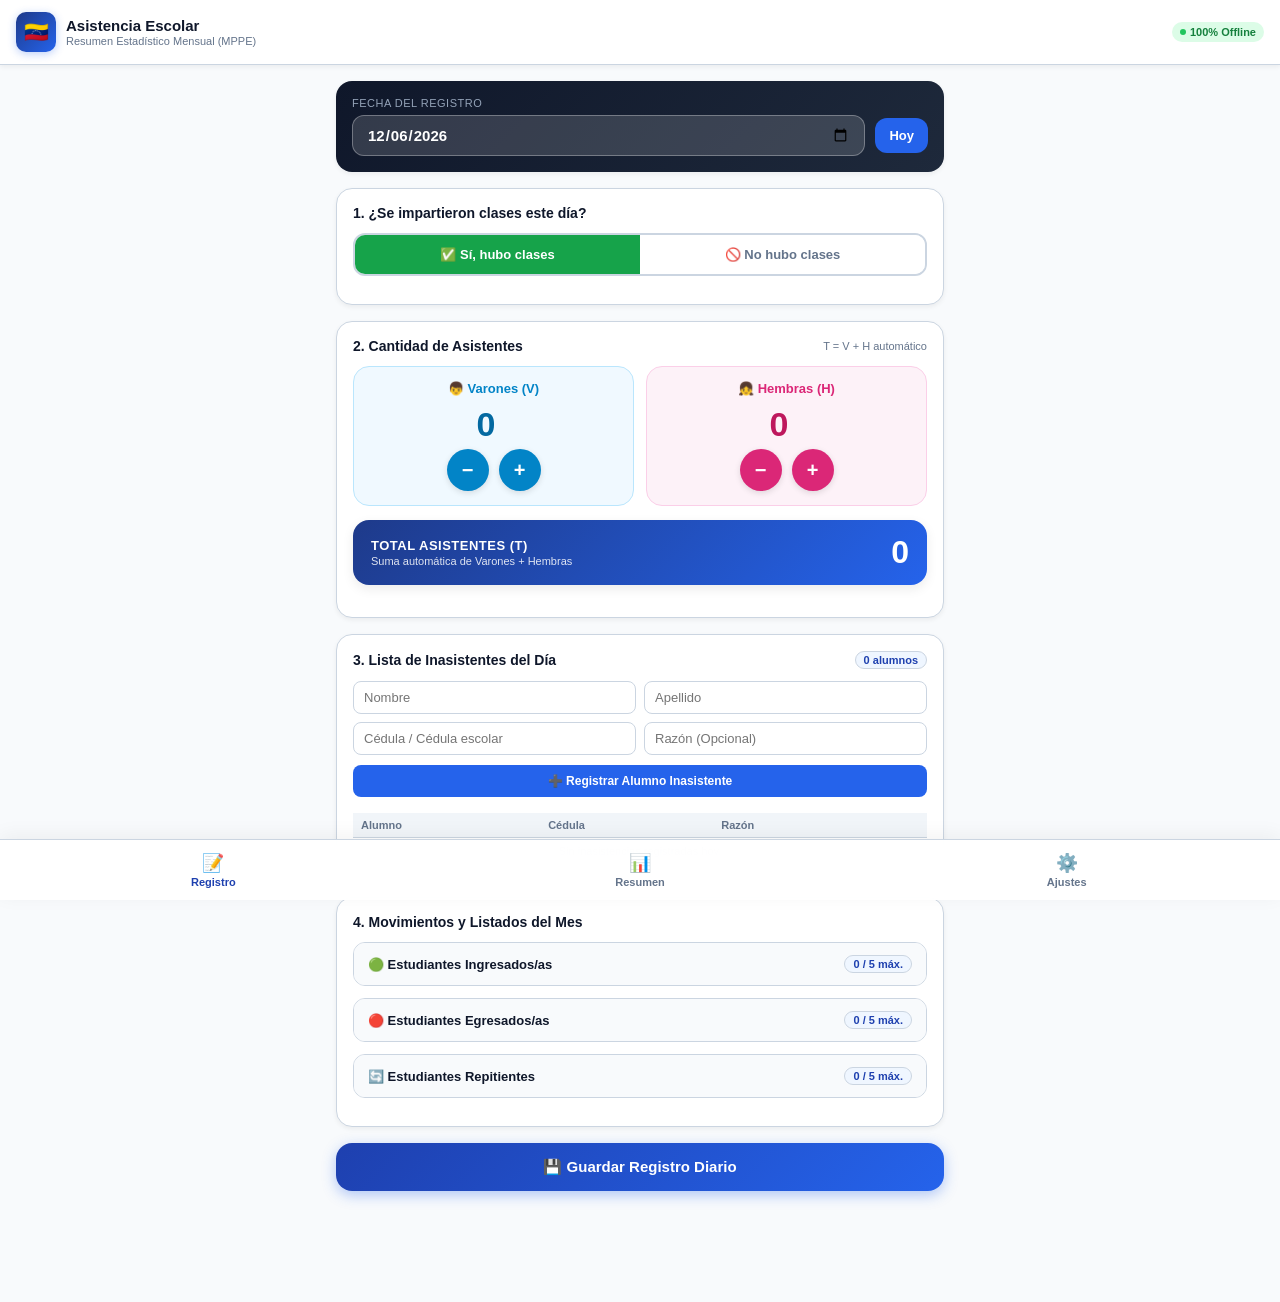
==== index.html @ 457284bc "feat: Version inicial Asistencia Escolar MPPE Venezuela (100% Offline)" ====
<!DOCTYPE html>
<html lang="es">
<head>
  <meta charset="UTF-8">
  <meta name="viewport" content="width=device-width, initial-scale=1.0, maximum-scale=1.0, user-scalable=no">
  <meta name="theme-color" content="#1e3a8a">
  <meta name="description" content="Registro diario de asistencia escolar y resumen estadístico mensual según formato oficial MPPE. 100% offline.">
  <title>Asistencia Escolar - MPPE Venezuela</title>

  <style>
    /* 
      Asistencia Escolar Mobile App Styling
      Estilo moderno, responsivo, soporte de modo oscuro, adaptado al formato venezolano MPPE
    */
    :root {
      --primary: #1e40af;
      --primary-hover: #1d4ed8;
      --primary-light: #eff6ff;
      --boys-color: #0284c7;
      --boys-bg: #f0f9ff;
      --girls-color: #db2777;
      --girls-bg: #fdf2f8;
      --noclass-color: #dc2626;
      --noclass-bg: #fef2f2;
      --success: #16a34a;
      --warning: #d97706;
      --surface: #ffffff;
      --background: #f8fafc;
      --text-main: #0f172a;
      --text-muted: #64748b;
      --border: #cbd5e1;
      --radius-lg: 16px;
      --radius-md: 12px;
      --radius-sm: 8px;
      --shadow-sm: 0 2px 5px rgba(0,0,0,0.06);
      --shadow-md: 0 4px 12px rgba(0,0,0,0.08);
      --shadow-lg: 0 10px 25px -5px rgba(30,64,175,0.15);
    }

    body.dark-mode {
      --background: #0f172a;
      --surface: #1e293b;
      --text-main: #f8fafc;
      --text-muted: #94a3b8;
      --border: #334155;
      --primary-light: #1e293b;
      --boys-bg: #0c4a6e;
      --girls-bg: #831843;
      --noclass-bg: #450a0a;
    }

    * {
      box-sizing: border-box;
      margin: 0;
      padding: 0;
      -webkit-tap-highlight-color: transparent;
      font-family: -apple-system, BlinkMacSystemFont, "Segoe UI", Roboto, Helvetica, Arial, sans-serif;
    }

    body {
      background-color: var(--background);
      color: var(--text-main);
      min-height: 100vh;
      padding-bottom: 95px;
      transition: background-color 0.2s ease, color 0.2s ease;
    }

    /* HEADER */
    .app-header {
      position: sticky;
      top: 0;
      z-index: 40;
      background: rgba(255, 255, 255, 0.96);
      backdrop-filter: blur(12px);
      -webkit-backdrop-filter: blur(12px);
      border-bottom: 1px solid var(--border);
      padding: 12px 16px;
      display: flex;
      align-items: center;
      justify-content: space-between;
      box-shadow: var(--shadow-sm);
    }

    body.dark-mode .app-header {
      background: rgba(30, 41, 59, 0.96);
    }

    .brand {
      display: flex;
      align-items: center;
      gap: 10px;
    }

    .brand-icon {
      width: 40px;
      height: 40px;
      background: linear-gradient(135deg, #1e3a8a, #2563eb);
      color: white;
      border-radius: 10px;
      display: flex;
      align-items: center;
      justify-content: center;
      font-size: 20px;
      box-shadow: 0 2px 8px rgba(37,99,235,0.3);
    }

    .brand-text h1 {
      font-size: 15px;
      font-weight: 700;
      color: var(--text-main);
      line-height: 1.2;
    }

    .brand-text p {
      font-size: 11px;
      color: var(--text-muted);
    }

    .offline-badge {
      background: #dcfce7;
      color: #15803d;
      font-size: 11px;
      font-weight: 600;
      padding: 4px 8px;
      border-radius: 20px;
      display: flex;
      align-items: center;
      gap: 4px;
    }

    body.dark-mode .offline-badge {
      background: #14532d;
      color: #86efac;
    }

    .offline-badge::before {
      content: '';
      width: 6px;
      height: 6px;
      background-color: #22c55e;
      border-radius: 50%;
    }

    .container {
      max-width: 640px;
      margin: 0 auto;
      padding: 16px;
    }

    .tab-content {
      display: none;
    }

    .tab-content.active {
      display: block;
      animation: fadeIn 0.25s ease-in-out;
    }

    @keyframes fadeIn {
      from { opacity: 0; transform: translateY(6px); }
      to { opacity: 1; transform: translateY(0); }
    }

    .card {
      background: var(--surface);
      border-radius: var(--radius-lg);
      border: 1px solid var(--border);
      padding: 16px;
      margin-bottom: 16px;
      box-shadow: var(--shadow-sm);
    }

    .card-title {
      font-size: 14px;
      font-weight: 700;
      color: var(--text-main);
      display: flex;
      align-items: center;
      justify-content: space-between;
      margin-bottom: 12px;
    }

    .badge-counter {
      background: var(--primary-light);
      color: var(--primary);
      padding: 2px 8px;
      border-radius: 12px;
      font-size: 11px;
      font-weight: 700;
      border: 1px solid var(--border);
    }

    /* DATE SELECTOR */
    .date-selector-card {
      background: linear-gradient(135deg, #0f172a, #1e293b);
      color: white;
      border: none;
    }

    .date-selector-card label {
      font-size: 11px;
      color: #94a3b8;
      text-transform: uppercase;
      letter-spacing: 0.5px;
      display: block;
      margin-bottom: 6px;
    }

    .date-input-wrapper {
      display: flex;
      gap: 10px;
      align-items: center;
    }

    .date-input-wrapper input[type="date"] {
      flex: 1;
      background: rgba(255, 255, 255, 0.15);
      border: 1px solid rgba(255, 255, 255, 0.3);
      color: white;
      padding: 10px 14px;
      border-radius: var(--radius-md);
      font-size: 15px;
      font-weight: 600;
      outline: none;
    }

    .btn-today {
      background: #2563eb;
      color: white;
      border: none;
      padding: 10px 14px;
      border-radius: var(--radius-md);
      font-weight: 600;
      font-size: 13px;
      cursor: pointer;
      white-space: nowrap;
    }

    /* CLASES SÍ / NO SELECTOR */
    .class-status-selector {
      border: 2px solid var(--border);
      border-radius: var(--radius-md);
      overflow: hidden;
      display: grid;
      grid-template-columns: 1fr 1fr;
      margin-bottom: 12px;
    }

    .class-status-btn {
      padding: 12px;
      border: none;
      background: var(--surface);
      color: var(--text-muted);
      font-weight: 700;
      font-size: 13px;
      cursor: pointer;
      transition: all 0.2s ease;
      display: flex;
      align-items: center;
      justify-content: center;
      gap: 6px;
    }

    .class-status-btn.active.yes {
      background: #16a34a;
      color: white;
    }

    .class-status-btn.active.no {
      background: #dc2626;
      color: white;
    }

    .word-counter-badge {
      font-size: 11px;
      font-weight: 600;
      padding: 3px 8px;
      border-radius: 6px;
      background: #f1f5f9;
      color: #64748b;
    }

    .word-counter-badge.warn {
      background: #fef3c7;
      color: #b45309;
    }

    .reason-textarea {
      width: 100%;
      margin-top: 8px;
      padding: 12px;
      border-radius: var(--radius-md);
      border: 1px solid #fca5a5;
      background: var(--surface);
      color: var(--text-main);
      font-size: 14px;
      resize: vertical;
      min-height: 80px;
      outline: none;
    }

    /* CONTADORES V Y H */
    .counters-grid {
      display: grid;
      grid-template-columns: 1fr 1fr;
      gap: 12px;
      margin-bottom: 14px;
    }

    .counter-card {
      padding: 14px;
      border-radius: var(--radius-lg);
      text-align: center;
    }

    .counter-card.boys {
      background: var(--boys-bg);
      border: 1px solid #bae6fd;
    }

    .counter-card.girls {
      background: var(--girls-bg);
      border: 1px solid #fbcfe8;
    }

    body.dark-mode .counter-card.boys { border-color: #0284c7; }
    body.dark-mode .counter-card.girls { border-color: #be185d; }

    .counter-title {
      font-size: 13px;
      font-weight: 700;
      margin-bottom: 4px;
    }

    .counter-card.boys .counter-title { color: var(--boys-color); }
    .counter-card.girls .counter-title { color: var(--girls-color); }
    body.dark-mode .counter-card.boys .counter-title { color: #38bdf8; }
    body.dark-mode .counter-card.girls .counter-title { color: #f472b6; }

    .counter-display-input {
      font-size: 34px;
      font-weight: 800;
      line-height: 1;
      margin: 4px 0;
      width: 100%;
      text-align: center;
      border: 1px dashed transparent;
      border-radius: var(--radius-sm);
      background: transparent;
      outline: none;
    }

    .counter-display-input:focus {
      border-color: var(--primary);
      background: rgba(255, 255, 255, 0.4);
    }

    body.dark-mode .counter-display-input:focus {
      background: rgba(0, 0, 0, 0.3);
    }

    .counter-card.boys .counter-display-input { color: #0369a1; }
    .counter-card.girls .counter-display-input { color: #be185d; }
    body.dark-mode .counter-card.boys .counter-display-input { color: #7dd3fc; }
    body.dark-mode .counter-card.girls .counter-display-input { color: #f472b6; }

    .counter-controls {
      display: flex;
      gap: 10px;
      justify-content: center;
    }

    .btn-counter {
      width: 42px;
      height: 42px;
      border-radius: 50%;
      border: none;
      font-size: 20px;
      font-weight: bold;
      cursor: pointer;
      display: flex;
      align-items: center;
      justify-content: center;
      box-shadow: 0 2px 6px rgba(0,0,0,0.12);
    }

    .btn-counter:active { transform: scale(0.92); }
    .boys .btn-counter { background: #0284c7; color: white; }
    .girls .btn-counter { background: #db2777; color: white; }

    /* TOTAL ASISTENCIA CARD */
    .total-summary-card {
      background: linear-gradient(135deg, #1e3a8a, #2563eb);
      color: white;
      border-radius: var(--radius-lg);
      padding: 14px 18px;
      display: flex;
      align-items: center;
      justify-content: space-between;
      margin-bottom: 16px;
      box-shadow: var(--shadow-md);
    }

    .total-summary-title {
      font-size: 13px;
      text-transform: uppercase;
      font-weight: 700;
      letter-spacing: 0.5px;
    }

    .total-summary-sub {
      font-size: 11px;
      opacity: 0.85;
      margin-top: 2px;
    }

    .total-summary-value {
      font-size: 32px;
      font-weight: 800;
    }

    /* INASISTENTES LIST & FORMS */
    .inline-form {
      display: grid;
      grid-template-columns: 1fr 1fr;
      gap: 8px;
      margin-bottom: 10px;
    }

    .form-control-sm {
      width: 100%;
      padding: 8px 10px;
      border: 1px solid var(--border);
      border-radius: var(--radius-sm);
      font-size: 13px;
      background: var(--surface);
      color: var(--text-main);
      outline: none;
    }

    .form-control-sm:focus {
      border-color: var(--primary);
    }

    .btn-add-item {
      background: #2563eb;
      color: white;
      border: none;
      padding: 9px 12px;
      border-radius: var(--radius-sm);
      font-size: 12px;
      font-weight: 700;
      cursor: pointer;
      display: inline-flex;
      align-items: center;
      justify-content: center;
      gap: 4px;
    }

    .items-table {
      width: 100%;
      border-collapse: collapse;
      margin-top: 8px;
      font-size: 12px;
    }

    .items-table th {
      background: #f1f5f9;
      color: var(--text-muted);
      font-weight: 700;
      padding: 6px 8px;
      text-align: left;
      font-size: 11px;
    }

    body.dark-mode .items-table th { background: #0f172a; }

    .items-table td {
      padding: 7px 8px;
      border-top: 1px solid var(--border);
    }

    .btn-del-item {
      background: #fee2e2;
      color: #b91c1c;
      border: none;
      padding: 3px 6px;
      border-radius: 4px;
      font-size: 11px;
      cursor: pointer;
    }

    body.dark-mode .btn-del-item {
      background: #7f1d1d;
      color: #fca5a5;
    }

    /* SAVE BUTTON */
    .btn-save-main {
      width: 100%;
      background: linear-gradient(135deg, #1e40af, #2563eb);
      color: white;
      border: none;
      padding: 15px;
      border-radius: var(--radius-lg);
      font-size: 15px;
      font-weight: 700;
      cursor: pointer;
      box-shadow: 0 4px 14px rgba(37,99,235,0.35);
      display: flex;
      align-items: center;
      justify-content: center;
      gap: 8px;
      margin-top: 10px;
    }

    .btn-save-main:active { transform: scale(0.98); }

    /* SUMMARY TAB */
    .month-picker-bar {
      display: flex;
      gap: 8px;
      margin-bottom: 14px;
    }

    .month-picker-bar select {
      flex: 1;
      padding: 10px;
      border-radius: var(--radius-md);
      border: 1px solid var(--border);
      background: var(--surface);
      color: var(--text-main);
      font-size: 13px;
      font-weight: 600;
      outline: none;
    }

    .metrics-grid {
      display: grid;
      grid-template-columns: repeat(2, 1fr);
      gap: 10px;
      margin-bottom: 14px;
    }

    .metric-card {
      background: var(--surface);
      border-radius: var(--radius-md);
      border: 1px solid var(--border);
      padding: 12px;
      box-shadow: var(--shadow-sm);
    }

    .metric-card.primary {
      grid-column: span 2;
      background: linear-gradient(135deg, #1e3a8a, #1d4ed8);
      color: white;
    }

    .metric-title {
      font-size: 11px;
      text-transform: uppercase;
      font-weight: 700;
      color: var(--text-muted);
    }

    .metric-card.primary .metric-title { color: #bfdbfe; }

    .metric-value {
      font-size: 24px;
      font-weight: 800;
      margin-top: 2px;
    }

    .metric-sub {
      font-size: 11px;
      margin-top: 3px;
      color: var(--text-muted);
    }

    .metric-card.primary .metric-sub { color: #dbeafe; }

    .table-responsive {
      overflow-x: auto;
      border-radius: var(--radius-md);
      border: 1px solid var(--border);
    }

    .daily-log-table {
      width: 100%;
      border-collapse: collapse;
      background: var(--surface);
      color: var(--text-main);
      font-size: 12px;
    }

    .daily-log-table th {
      background: #f1f5f9;
      color: var(--text-muted);
      font-weight: 700;
      text-transform: uppercase;
      font-size: 10px;
      padding: 8px;
      text-align: center;
    }

    body.dark-mode .daily-log-table th { background: #0f172a; }

    .daily-log-table td {
      padding: 8px;
      border-top: 1px solid var(--border);
      text-align: center;
    }

    /* BOTTOM NAV */
    .bottom-nav {
      position: fixed;
      bottom: 0;
      left: 0;
      right: 0;
      z-index: 50;
      background: rgba(255, 255, 255, 0.96);
      backdrop-filter: blur(16px);
      -webkit-backdrop-filter: blur(16px);
      border-top: 1px solid var(--border);
      display: flex;
      justify-content: space-around;
      padding: 8px 0;
      box-shadow: 0 -4px 20px rgba(0,0,0,0.05);
    }

    body.dark-mode .bottom-nav { background: rgba(30, 41, 59, 0.96); }

    .nav-item {
      flex: 1;
      display: flex;
      flex-direction: column;
      align-items: center;
      justify-content: center;
      gap: 2px;
      background: none;
      border: none;
      color: var(--text-muted);
      font-size: 11px;
      font-weight: 600;
      cursor: pointer;
      padding: 4px 0;
    }

    .nav-item.active { color: var(--primary); }
    .nav-icon { font-size: 18px; }

    /* MODAL */
    .modal-overlay {
      position: fixed;
      top: 0; left: 0; right: 0; bottom: 0;
      background: rgba(15, 23, 42, 0.65);
      backdrop-filter: blur(4px);
      z-index: 100;
      display: flex;
      align-items: center;
      justify-content: center;
      padding: 16px;
      opacity: 0;
      pointer-events: none;
      transition: opacity 0.2s ease;
    }

    .modal-overlay.active {
      opacity: 1;
      pointer-events: auto;
    }

    .modal-container {
      background: var(--surface);
      color: var(--text-main);
      width: 100%;
      max-width: 500px;
      border-radius: var(--radius-lg);
      padding: 18px;
      box-shadow: var(--shadow-lg);
      max-height: 90vh;
      overflow-y: auto;
    }

    .modal-header {
      display: flex;
      align-items: center;
      justify-content: space-between;
      margin-bottom: 12px;
    }

    .modal-title {
      font-size: 15px;
      font-weight: 700;
      color: var(--text-main);
    }

    .btn-close-modal {
      background: #f1f5f9;
      border: none;
      width: 30px;
      height: 30px;
      border-radius: 50%;
      font-size: 16px;
      cursor: pointer;
      display: flex;
      align-items: center;
      justify-content: center;
    }

    body.dark-mode .btn-close-modal { background: #334155; color: white; }

    /* TOAST */
    .toast {
      position: fixed;
      top: 18px;
      left: 50%;
      transform: translateX(-50%) translateY(-20px);
      background: #0f172a;
      color: white;
      padding: 10px 18px;
      border-radius: 30px;
      font-size: 12px;
      font-weight: 600;
      box-shadow: 0 10px 25px rgba(0,0,0,0.2);
      z-index: 200;
      opacity: 0;
      pointer-events: none;
      transition: all 0.3s ease;
    }

    .toast.show {
      opacity: 1;
      transform: translateX(-50%) translateY(0);
    }

    /* COLLAPSIBLE DETAILS */
    details {
      border: 1px solid var(--border);
      border-radius: var(--radius-md);
      margin-bottom: 12px;
      background: var(--surface);
      overflow: hidden;
    }

    details summary {
      padding: 12px 14px;
      font-weight: 700;
      font-size: 13px;
      cursor: pointer;
      background: #f8fafc;
      color: var(--text-main);
      display: flex;
      align-items: center;
      justify-content: space-between;
      user-select: none;
    }

    body.dark-mode details summary { background: #1e293b; }

    details[open] summary {
      border-bottom: 1px solid var(--border);
    }

    .details-body {
      padding: 14px;
    }
  </style>
</head>
<body>

  <!-- HEADER NATIVO MÓVIL -->
  <header class="app-header">
    <div class="brand">
      <div class="brand-icon">🇻🇪</div>
      <div class="brand-text">
        <h1>Asistencia Escolar</h1>
        <p>Resumen Estadístico Mensual (MPPE)</p>
      </div>
    </div>
    <div class="header-actions">
      <span class="offline-badge">100% Offline</span>
    </div>
  </header>

  <main class="container">

    <!-- ========================================== -->
    <!-- TAB 1: REGISTRO DIARIO DE ASISTENCIA       -->
    <!-- ========================================== -->
    <section id="tab-form" class="tab-content active">

      <!-- SELECTOR DE FECHA -->
      <div class="card date-selector-card">
        <label for="inputDate">Fecha del Registro</label>
        <div class="date-input-wrapper">
          <input type="date" id="inputDate">
          <button type="button" id="btnToday" class="btn-today">Hoy</button>
        </div>
      </div>

      <!-- PASO 1: SE DIO O NO SE DIO CLASES -->
      <div class="card">
        <div class="card-title">
          <span>1. ¿Se impartieron clases este día?</span>
        </div>

        <div class="class-status-selector">
          <button type="button" id="btnClassYes" class="class-status-btn active yes">
            ✅ Sí, hubo clases
          </button>
          <button type="button" id="btnClassNo" class="class-status-btn no">
            🚫 No hubo clases
          </button>
        </div>

        <!-- MOTIVO SI NO HUBO CLASES -->
        <div id="containerNoClassReason" style="display: none; margin-top: 10px;">
          <div style="display: flex; justify-content: space-between; align-items: center; margin-bottom: 4px;">
            <label style="font-size: 11px; font-weight: 700; color: #dc2626; text-transform: uppercase;">
              Motivo o razón de suspensión:
            </label>
            <span id="wordCountBadge" class="word-counter-badge">0 / 20 palabras sugeridas</span>
          </div>
          <p style="font-size: 11px; color: var(--text-muted); margin-bottom: 6px;">
            💡 <em>Sugerencia: No exceder 20 palabras para que ajuste perfectamente en la casilla del formato oficial.</em>
          </p>
          <textarea id="inputNoClassReason" class="reason-textarea" placeholder="Ej: Suspensión por mantenimiento de aulas y fumigación general..."></textarea>
        </div>
      </div>

      <!-- SECCIÓN QUE SOLO SE MUESTRA SI SÍ HUBO CLASES -->
      <div id="classActiveSection">

        <!-- PASO 2: ASISTENCIA V Y H (T ES AUTOMÁTICO) -->
        <div class="card">
          <div class="card-title">
            <span>2. Cantidad de Asistentes</span>
            <span style="font-size:11px; color:var(--text-muted); font-weight:normal;">T = V + H automático</span>
          </div>

          <div class="counters-grid">
            <!-- VARONES (V) -->
            <div class="counter-card boys">
              <div class="counter-title">👦 Varones (V)</div>
              <input type="number" id="inputNinos" class="counter-display-input" min="0" value="0" inputmode="numeric" pattern="[0-9]*">
              <div class="counter-controls">
                <button type="button" id="btnMinusNinos" class="btn-counter">−</button>
                <button type="button" id="btnPlusNinos" class="btn-counter">+</button>
              </div>
            </div>

            <!-- HEMBRAS (H) -->
            <div class="counter-card girls">
              <div class="counter-title">👧 Hembras (H)</div>
              <input type="number" id="inputNinas" class="counter-display-input" min="0" value="0" inputmode="numeric" pattern="[0-9]*">
              <div class="counter-controls">
                <button type="button" id="btnMinusNinas" class="btn-counter">−</button>
                <button type="button" id="btnPlusNinas" class="btn-counter">+</button>
              </div>
            </div>
          </div>

          <!-- ASISTENCIA TOTAL DEL DÍA (AUTOMÁTICA) -->
          <div class="total-summary-card">
            <div>
              <div class="total-summary-title">Total Asistentes (T)</div>
              <div class="total-summary-sub">Suma automática de Varones + Hembras</div>
            </div>
            <div id="displayTotal" class="total-summary-value">0</div>
          </div>
        </div>

        <!-- PASO 3: LISTA DE ALUMNOS INASISTENTES DEL DÍA (SIN LÍMITE) -->
        <div class="card">
          <div class="card-title">
            <span>3. Lista de Inasistentes del Día</span>
            <span id="badgeInasistentesCount" class="badge-counter">0 alumnos</span>
          </div>

          <div class="inline-form">
            <input type="text" id="inasistenteNombre" class="form-control-sm" placeholder="Nombre">
            <input type="text" id="inasistenteApellido" class="form-control-sm" placeholder="Apellido">
            <input type="text" id="inasistenteCedula" class="form-control-sm" placeholder="Cédula / Cédula escolar">
            <input type="text" id="inasistenteRazon" class="form-control-sm" placeholder="Razón (Opcional)">
          </div>

          <button type="button" id="btnAddInasistente" class="btn-add-item" style="width: 100%; margin-bottom: 8px;">
            ➕ Registrar Alumno Inasistente
          </button>

          <div id="containerInasistentesList" style="overflow-x: auto;">
            <table class="items-table">
              <thead>
                <tr>
                  <th>Alumno</th>
                  <th>Cédula</th>
                  <th>Razón</th>
                  <th></th>
                </tr>
              </thead>
              <tbody id="tbodyInasistentes">
                <tr><td colspan="4" style="text-align:center; color:var(--text-muted);">Sin inasistencias registradas hoy.</td></tr>
              </tbody>
            </table>
          </div>
        </div>

      </div> <!-- Fin #classActiveSection -->

      <!-- SECCIONES DE MATRÍCULA Y MOVIMIENTOS DEL MES -->
      <div class="card">
        <div class="card-title">
          <span>4. Movimientos y Listados del Mes</span>
        </div>

        <!-- 4.1 INGRESADOS (MÁX 5 AL MES) -->
        <details>
          <summary>
            <span>🟢 Estudiantes Ingresados/as</span>
            <span id="badgeIngresadosCount" class="badge-counter">0 / 5 máx.</span>
          </summary>
          <div class="details-body">
            <p style="font-size: 11px; color: var(--text-muted); margin-bottom: 10px;">
              Límite de 5 registros mensuales según formato MPPE.
            </p>
            <div class="inline-form">
              <input type="text" id="ingresadoNombre" class="form-control-sm" placeholder="Nombre y Apellido">
              <select id="ingresadoGen" class="form-control-sm">
                <option value="V">Varón (V)</option>
                <option value="H">Hembra (H)</option>
              </select>
              <input type="text" id="ingresadoPlantel" class="form-control-sm" placeholder="Plantel de procedencia">
              <input type="date" id="ingresadoFecha" class="form-control-sm">
            </div>
            <button type="button" id="btnAddIngresado" class="btn-add-item" style="width: 100%; margin-bottom: 8px;">
              ➕ Agregar Estudiante Ingresado
            </button>
            <table class="items-table">
              <thead>
                <tr><th>Nombre</th><th>Gen</th><th>Procedencia</th><th>Fecha</th><th></th></tr>
              </thead>
              <tbody id="tbodyIngresados"></tbody>
            </table>
          </div>
        </details>

        <!-- 4.2 EGRESADOS (MÁX 5 AL MES) -->
        <details>
          <summary>
            <span>🔴 Estudiantes Egresados/as</span>
            <span id="badgeEgresadosCount" class="badge-counter">0 / 5 máx.</span>
          </summary>
          <div class="details-body">
            <p style="font-size: 11px; color: var(--text-muted); margin-bottom: 10px;">
              Límite de 5 registros mensuales según formato MPPE.
            </p>
            <div class="inline-form">
              <input type="text" id="egresadoNombre" class="form-control-sm" placeholder="Nombre y Apellido">
              <select id="egresadoGen" class="form-control-sm">
                <option value="V">Varón (V)</option>
                <option value="H">Hembra (H)</option>
              </select>
              <input type="text" id="egresadoPlantel" class="form-control-sm" placeholder="Plantel aceptación de cupo">
              <input type="date" id="egresadoFecha" class="form-control-sm">
            </div>
            <button type="button" id="btnAddEgresado" class="btn-add-item" style="width: 100%; margin-bottom: 8px;">
              ➕ Agregar Estudiante Egresado
            </button>
            <table class="items-table">
              <thead>
                <tr><th>Nombre</th><th>Gen</th><th>Plantel Aceptación</th><th>Fecha</th><th></th></tr>
              </thead>
              <tbody id="tbodyEgresados"></tbody>
            </table>
          </div>
        </details>

        <!-- 4.3 REPITIENTES (MÁX 5 AL MES) -->
        <details>
          <summary>
            <span>🔄 Estudiantes Repitientes</span>
            <span id="badgeRepitientesCount" class="badge-counter">0 / 5 máx.</span>
          </summary>
          <div class="details-body">
            <p style="font-size: 11px; color: var(--text-muted); margin-bottom: 10px;">
              Selección exclusiva: 1ª, 2ª o 3ª vez. Límite de 5 registros mensuales.
            </p>
            <div class="inline-form">
              <input type="text" id="repitienteNombre" class="form-control-sm" placeholder="Nombre y Apellido">
              <input type="number" id="repitienteEdad" class="form-control-sm" placeholder="Edad" min="3" max="20">
              <select id="repitienteVez" class="form-control-sm" style="grid-column: span 2;">
                <option value="1">1ª vez</option>
                <option value="2">2ª vez</option>
                <option value="3">3ª vez</option>
              </select>
            </div>
            <button type="button" id="btnAddRepitiente" class="btn-add-item" style="width: 100%; margin-bottom: 8px;">
              ➕ Agregar Estudiante Repitiente
            </button>
            <table class="items-table">
              <thead>
                <tr><th>Nombre</th><th>Edad</th><th>Condición</th><th></th></tr>
              </thead>
              <tbody id="tbodyRepitientes"></tbody>
            </table>
          </div>
        </details>
      </div>

      <!-- BOTON GUARDAR -->
      <button type="button" id="btnSaveAttendance" class="btn-save-main">
        💾 Guardar Registro Diario
      </button>

    </section>

    <!-- ========================================== -->
    <!-- TAB 2: RESUMEN MENSUAL E INFORMES          -->
    <!-- ========================================== -->
    <section id="tab-summary" class="tab-content">
      
      <!-- BARRA DE SELECCION DE MES/AÑO -->
      <div class="card" style="padding: 12px;">
        <div class="month-picker-bar">
          <select id="selectMonth">
            <option value="01">Enero</option>
            <option value="02">Febrero</option>
            <option value="03">Marzo</option>
            <option value="04">Abril</option>
            <option value="05">Mayo</option>
            <option value="06">Junio</option>
            <option value="07">Julio</option>
            <option value="08">Agosto</option>
            <option value="09">Septiembre</option>
            <option value="10">Octubre</option>
            <option value="11">Noviembre</option>
            <option value="12">Diciembre</option>
          </select>
          <select id="selectYear"></select>
        </div>

        <!-- BOTONES DE EXPORTACION SEGÚN FORMATO MPPE -->
        <div style="display: grid; grid-template-columns: 1fr 1fr; gap: 8px;">
          <button type="button" id="btnExportPDF" style="background:#dc2626; color:white; border:none; padding:12px; border-radius:var(--radius-md); font-weight:700; font-size:12px; cursor:pointer; display:flex; align-items:center; justify-content:center; gap:6px;">
            📄 Exportar PDF (MPPE)
          </button>
          <button type="button" id="btnExportExcel" style="background:#16a34a; color:white; border:none; padding:12px; border-radius:var(--radius-md); font-weight:700; font-size:12px; cursor:pointer; display:flex; align-items:center; justify-content:center; gap:6px;">
            📊 Exportar Excel (MPPE)
          </button>
        </div>
      </div>

      <!-- METRICAS Y PROMEDIOS -->
      <div class="metrics-grid">
        <div class="metric-card primary">
          <div class="metric-title">Promedio Asistencia Diaria</div>
          <div id="valPromedioTotal" class="metric-value">0</div>
          <div id="valPromedioNinosNinas" class="metric-sub">0 Varones (V) / 0 Hembras (H)</div>
        </div>

        <div class="metric-card">
          <div class="metric-title">Días con Clases</div>
          <div id="valDiasLectivos" class="metric-value" style="color:#16a34a;">0</div>
          <div class="metric-sub">Días impartidos</div>
        </div>

        <div class="metric-card">
          <div class="metric-title">Días Sin Clases</div>
          <div id="valDiasSinClases" class="metric-value" style="color:#dc2626;">0</div>
          <div class="metric-sub">Días suspendidos</div>
        </div>

        <div class="metric-card">
          <div class="metric-title">Ingresados Mes</div>
          <div id="valIntegradosTotal" class="metric-value" style="color:#0284c7;">0</div>
          <div class="metric-sub">Máx. 5 al mes</div>
        </div>

        <div class="metric-card">
          <div class="metric-title">Retirados Mes</div>
          <div id="valRetiradosTotal" class="metric-value" style="color:#d97706;">0</div>
          <div class="metric-sub">Egresados en el mes</div>
        </div>
      </div>

      <!-- GRAFICO DE TENDENCIA -->
      <div class="card">
        <div class="card-title">📈 Tendencia de Asistencia Diaria</div>
        <div id="chartContainer" style="margin-top: 10px;"></div>
      </div>

      <!-- TABLA BITÁCORA DIARIA DEL MES -->
      <div class="card">
        <div class="card-title">📅 Registros Diarios del Mes</div>
        <div class="table-responsive" style="margin-top: 10px;">
          <table class="daily-log-table">
            <thead>
              <tr>
                <th>Día</th>
                <th>Fecha</th>
                <th>Estado</th>
                <th>V</th>
                <th>H</th>
                <th>Total</th>
                <th>Inasist.</th>
                <th>Acción</th>
              </tr>
            </thead>
            <tbody id="dailyLogTableBody"></tbody>
          </table>
        </div>
      </div>

    </section>

    <!-- ========================================== -->
    <!-- TAB 3: AJUSTES, CONFIGURACIÓN Y MODO OSCURO -->
    <!-- ========================================== -->
    <section id="tab-settings" class="tab-content">
      
      <!-- MODO OSCURO -->
      <div class="card">
        <div style="display:flex; justify-content:space-between; align-items:center;">
          <div>
            <strong style="font-size: 14px;">🌙 Modo Oscuro</strong>
            <p style="font-size: 11px; color: var(--text-muted);">Interfaz optimizada para baja luminosidad</p>
          </div>
          <input type="checkbox" id="toggleDarkMode" style="width:20px; height:20px; cursor:pointer;">
        </div>
      </div>

      <!-- DATOS INSTITUCIONALES DEL PLANTEL (MEMBRETE MPPE) -->
      <div class="card">
        <div class="card-title">🏫 Datos Institucionales del Plantel</div>
        <div style="display: flex; flex-direction: column; gap: 10px;">
          <div>
            <label style="font-size: 11px; font-weight:700; color:var(--text-muted); text-transform:uppercase;">Nombre del Plantel / Escuela</label>
            <input type="text" id="cfgSchoolName" class="form-control-sm" placeholder="Ej. U.E.N. República de Indonesia">
          </div>
          <div style="display:grid; grid-template-columns: 1fr 1fr; gap: 8px;">
            <div>
              <label style="font-size: 11px; font-weight:700; color:var(--text-muted); text-transform:uppercase;">Código DEA</label>
              <input type="text" id="cfgDeaCode" class="form-control-sm" placeholder="Ej. OD 17441503">
            </div>
            <div>
              <label style="font-size: 11px; font-weight:700; color:var(--text-muted); text-transform:uppercase;">RIF</label>
              <input type="text" id="cfgSchoolRif" class="form-control-sm" placeholder="Ej. J-31685926-6">
            </div>
          </div>
          <div>
            <label style="font-size: 11px; font-weight:700; color:var(--text-muted); text-transform:uppercase;">Ubicación / Dirección</label>
            <input type="text" id="cfgSchoolLocation" class="form-control-sm" placeholder="Ej. Valle Arriba - Baruta">
          </div>
        </div>
      </div>

      <!-- DATOS DEL AULA Y DOCENTE -->
      <div class="card">
        <div class="card-title">📋 Datos del Aula y Docente</div>
        <div style="display: flex; flex-direction: column; gap: 10px;">
          <div>
            <label style="font-size: 11px; font-weight:700; color:var(--text-muted); text-transform:uppercase;">Docente</label>
            <input type="text" id="cfgTeacherName" class="form-control-sm" placeholder="Ej. Prof. María Rodríguez">
          </div>
          <div style="display:grid; grid-template-columns: 1fr 1fr; gap: 8px;">
            <div>
              <label style="font-size: 11px; font-weight:700; color:var(--text-muted); text-transform:uppercase;">Grado</label>
              <input type="text" id="cfgGrade" class="form-control-sm" placeholder="Ej. 3er Grado">
            </div>
            <div>
              <label style="font-size: 11px; font-weight:700; color:var(--text-muted); text-transform:uppercase;">Sección</label>
              <input type="text" id="cfgSection" class="form-control-sm" placeholder="Ej. A">
            </div>
          </div>
          <div style="display:grid; grid-template-columns: 1fr 1fr; gap: 8px;">
            <div>
              <label style="font-size: 11px; font-weight:700; color:var(--text-muted); text-transform:uppercase;">Año Escolar</label>
              <input type="text" id="cfgSchoolYear" class="form-control-sm" placeholder="Ej. 2025-2026">
            </div>
            <div>
              <label style="font-size: 11px; font-weight:700; color:var(--text-muted); text-transform:uppercase;">Días Hábiles del Mes</label>
              <input type="number" id="cfgDiasHabiles" class="form-control-sm" placeholder="Ej. 20" min="1" max="31">
            </div>
          </div>
        </div>
      </div>

      <!-- MATRÍCULA INICIAL Y EXTRANJEROS -->
      <div class="card">
        <div class="card-title">📊 Matrícula Inicial y Extranjeros</div>
        <div style="display: flex; flex-direction: column; gap: 10px;">
          <div>
            <label style="font-size: 11px; font-weight:700; color:var(--text-muted); text-transform:uppercase;">Matriculados en 1º Día del Mes</label>
            <div style="display:grid; grid-template-columns: 1fr 1fr; gap: 8px; margin-top:4px;">
              <input type="number" id="cfgMatriculaV" class="form-control-sm" placeholder="Varones (V)" min="0">
              <input type="number" id="cfgMatriculaH" class="form-control-sm" placeholder="Hembras (H)" min="0">
            </div>
          </div>
          <div>
            <label style="font-size: 11px; font-weight:700; color:var(--text-muted); text-transform:uppercase;">Extranjeros Matriculados</label>
            <div style="display:grid; grid-template-columns: 1fr 1fr; gap: 8px; margin-top:4px;">
              <input type="number" id="cfgExtranjerosV" class="form-control-sm" placeholder="Varones (V)" min="0">
              <input type="number" id="cfgExtranjerosH" class="form-control-sm" placeholder="Hembras (H)" min="0">
            </div>
          </div>
        </div>
      </div>

      <!-- CLASIFICACIÓN POR EDAD Y GÉNERO -->
      <div class="card">
        <div class="card-title">
          <span>👶 Clasificación por Edad y Género</span>
          <span style="font-size:10px; color:var(--text-muted);">Planilla Oficial</span>
        </div>
        <p style="font-size: 11px; color: var(--text-muted); margin-bottom: 8px;">
          Guarda las edades de tus alumnos. El total (T) se calcula automáticamente:
        </p>
        <div id="containerAgesConfig" style="display:flex; flex-direction:column; gap:6px;">
          <!-- Filas de edades generadas dinámicamente -->
        </div>
        <button type="button" id="btnAddAgeRow" class="btn-add-item" style="margin-top: 8px; width:100%;">
          ➕ Agregar otra edad
        </button>
      </div>

      <!-- BOTONES DE GUARDAR O BORRAR CONFIGURACIÓN -->
      <div style="display: flex; flex-direction: column; gap: 8px; margin-bottom: 16px;">
        <button type="button" id="btnSaveConfig" style="background:#1e40af; color:white; border:none; padding:12px; border-radius:var(--radius-md); font-weight:700; font-size:13px; cursor:pointer;">
          💾 Guardar Configuración Permanente
        </button>
        <button type="button" id="btnClearConfig" style="background:#fee2e2; color:#b91c1c; border:1px solid #fca5a5; padding:10px; border-radius:var(--radius-md); font-weight:700; font-size:12px; cursor:pointer;">
          🗑️ Borrar Configuración (Preguntar siempre antes de exportar)
        </button>
      </div>

      <!-- RESPALDO JSON Y DEMO -->
      <div class="card">
        <div class="card-title">📦 Copia de Seguridad y Datos Demo</div>
        <div style="display: flex; flex-direction: column; gap: 8px;">
          <button type="button" id="btnLoadDemoData" style="background:#16a34a; color:white; border:none; padding:10px; border-radius:var(--radius-md); font-weight:700; font-size:12px; cursor:pointer;">
            ⚡ Cargar Datos de Demostración del Mes
          </button>
          <button type="button" id="btnExportBackup" style="background:#4f46e5; color:white; border:none; padding:10px; border-radius:var(--radius-md); font-weight:700; font-size:12px; cursor:pointer;">
            ⬇️ Descargar Copia de Seguridad (.json)
          </button>
          <label style="background:#e0e7ff; color:#3730a3; border:1px dashed #6366f1; padding:10px; border-radius:var(--radius-md); font-weight:700; font-size:12px; cursor:pointer; text-align:center; display:block;">
            ⬆️ Restaurar Copia de Seguridad
            <input type="file" id="inputImportBackup" accept=".json" style="display: none;">
          </label>
        </div>
      </div>

    </section>

  </main>

  <!-- NAVEGACIÓN INFERIOR TÁCTIL -->
  <nav class="bottom-nav">
    <button type="button" class="nav-item active" data-tab="form">
      <span class="nav-icon">📝</span>
      <span>Registro</span>
    </button>
    <button type="button" class="nav-item" data-tab="summary">
      <span class="nav-icon">📊</span>
      <span>Resumen</span>
    </button>
    <button type="button" class="nav-item" data-tab="settings">
      <span class="nav-icon">⚙️</span>
      <span>Ajustes</span>
    </button>
  </nav>

  <!-- MODAL: PREGUNTAR DATOS ESTADÍSTICOS ANTES DE EXPORTAR -->
  <div id="modalExportPrompt" class="modal-overlay">
    <div class="modal-container">
      <div class="modal-header">
        <h3 class="modal-title">📄 Datos Requeridos para el Informe Oficial</h3>
        <button type="button" id="btnCloseExportModal" class="btn-close-modal">✕</button>
      </div>
      <p style="font-size:12px; color:var(--text-muted); margin-bottom:12px;">
        Verifica o completa los datos del mes antes de generar el documento oficial (MPPE):
      </p>

      <div style="display:flex; flex-direction:column; gap:10px;">
        <div>
          <label style="font-size:11px; font-weight:700; text-transform:uppercase;">Días Hábiles del Mes:</label>
          <input type="number" id="promptDiasHabiles" class="form-control-sm" placeholder="Ej. 20" min="1" max="31">
        </div>
        <div>
          <label style="font-size:11px; font-weight:700; text-transform:uppercase;">Matrícula en 1º Día del Mes:</label>
          <div style="display:grid; grid-template-columns:1fr 1fr; gap:8px;">
            <input type="number" id="promptMatriculaV" class="form-control-sm" placeholder="Varones (V)" min="0">
            <input type="number" id="promptMatriculaH" class="form-control-sm" placeholder="Hembras (H)" min="0">
          </div>
        </div>
        <div>
          <label style="font-size:11px; font-weight:700; text-transform:uppercase;">Extranjeros Matriculados:</label>
          <div style="display:grid; grid-template-columns:1fr 1fr; gap:8px;">
            <input type="number" id="promptExtranjerosV" class="form-control-sm" placeholder="Varones (V)" min="0">
            <input type="number" id="promptExtranjerosH" class="form-control-sm" placeholder="Hembras (H)" min="0">
          </div>
        </div>
        <div>
          <label style="font-size:11px; font-weight:700; text-transform:uppercase;">Clasificación por Edad y Género:</label>
          <div id="promptAgesContainer" style="display:flex; flex-direction:column; gap:6px; margin-top:4px;"></div>
        </div>
      </div>

      <button type="button" id="btnConfirmExport" style="width:100%; margin-top:16px; background:#16a34a; color:white; border:none; padding:12px; border-radius:var(--radius-md); font-weight:700; cursor:pointer;">
        ✅ Generar Documento Ahora
      </button>
    </div>
  </div>

  <!-- TOAST NOTIFICACIÓN -->
  <div id="toast" class="toast">Guardado correctamente</div>

  <!-- JAVASCRIPT EMBEBIDO AUTÓNOMO -->
  <script>
    /* ========================================================
       1. DATABASE MANAGER (IndexedDB con LocalStorage fallback)
       ======================================================== */
    const DB_NAME = 'AsistenciaEscolarDB_MPPE';
    const DB_VERSION = 2;
    const STORE_DAILY = 'asistencia_diaria';
    const STORE_INGRESADOS = 'estudiantes_ingresados';
    const STORE_EGRESADOS = 'estudiantes_egresados';
    const STORE_REPITIENTES = 'estudiantes_repitientes';

    class AttendanceDB {
      constructor() {
        this.db = null;
        this.initPromise = this.initDB();
      }

      async initDB() {
        return new Promise((resolve) => {
          if (!window.indexedDB) {
            resolve(null);
            return;
          }
          const request = indexedDB.open(DB_NAME, DB_VERSION);
          request.onerror = () => resolve(null);
          request.onsuccess = (e) => {
            this.db = e.target.result;
            resolve(this.db);
          };
          request.onupgradeneeded = (e) => {
            const db = e.target.result;
            if (!db.objectStoreNames.contains(STORE_DAILY)) {
              db.createObjectStore(STORE_DAILY, { keyPath: 'date' });
            }
            if (!db.objectStoreNames.contains(STORE_INGRESADOS)) {
              const s = db.createObjectStore(STORE_INGRESADOS, { keyPath: 'id', autoIncrement: true });
              s.createIndex('mes', 'mes', { unique: false });
            }
            if (!db.objectStoreNames.contains(STORE_EGRESADOS)) {
              const s = db.createObjectStore(STORE_EGRESADOS, { keyPath: 'id', autoIncrement: true });
              s.createIndex('mes', 'mes', { unique: false });
            }
            if (!db.objectStoreNames.contains(STORE_REPITIENTES)) {
              const s = db.createObjectStore(STORE_REPITIENTES, { keyPath: 'id', autoIncrement: true });
              s.createIndex('mes', 'mes', { unique: false });
            }
          };
        });
      }

      /* REGISTROS DIARIOS */
      async saveDailyRecord(rec) {
        await this.initPromise;
        const item = {
          date: rec.date,
          isNoClass: Boolean(rec.isNoClass),
          noClassReason: rec.isNoClass ? (rec.noClassReason || '').trim() : '',
          ninos: rec.isNoClass ? 0 : Math.max(0, Number(rec.ninos || 0)),
          ninas: rec.isNoClass ? 0 : Math.max(0, Number(rec.ninas || 0)),
          inasistentes: Array.isArray(rec.inasistentes) ? rec.inasistentes : [],
          updatedAt: new Date().toISOString()
        };

        if (this.db) {
          return new Promise((resolve, reject) => {
            const tx = this.db.transaction([STORE_DAILY], 'readwrite');
            const req = tx.objectStore(STORE_DAILY).put(item);
            req.onsuccess = () => resolve(item);
            req.onerror = () => reject(req.error);
          });
        } else {
          const all = this._getLS(STORE_DAILY);
          all[item.date] = item;
          localStorage.setItem(STORE_DAILY, JSON.stringify(all));
          return item;
        }
      }

      async getDailyRecord(dateStr) {
        await this.initPromise;
        if (this.db) {
          return new Promise((resolve) => {
            const tx = this.db.transaction([STORE_DAILY], 'readonly');
            const req = tx.objectStore(STORE_DAILY).get(dateStr);
            req.onsuccess = () => resolve(req.result || null);
            req.onerror = () => resolve(null);
          });
        } else {
          const all = this._getLS(STORE_DAILY);
          return all[dateStr] || null;
        }
      }

      async getRecordsByMonthYear(year, month) {
        await this.initPromise;
        let records = [];
        if (this.db) {
          records = await new Promise((resolve) => {
            const tx = this.db.transaction([STORE_DAILY], 'readonly');
            const req = tx.objectStore(STORE_DAILY).getAll();
            req.onsuccess = () => resolve(req.result || []);
            req.onerror = () => resolve([]);
          });
        } else {
          records = Object.values(this._getLS(STORE_DAILY));
        }

        const prefix = `${year}-${String(month).padStart(2, '0')}`;
        const filtered = records.filter(r => r.date && r.date.startsWith(prefix));
        filtered.sort((a, b) => a.date.localeCompare(b.date));
        return filtered;
      }

      /* INGRESADOS (MÁX 5 AL MES) */
      async getIngresados(year, month) {
        const mesKey = `${year}-${String(month).padStart(2, '0')}`;
        return this._getListByMes(STORE_INGRESADOS, mesKey);
      }

      async addIngresado(year, month, data) {
        const list = await this.getIngresados(year, month);
        if (list.length >= 5) {
          throw new Error('Límite mensual alcanzado: Máximo 5 estudiantes ingresados permitidos en la planilla oficial.');
        }
        data.mes = `${year}-${String(month).padStart(2, '0')}`;
        return this._addItem(STORE_INGRESADOS, data);
      }

      async deleteIngresado(id) {
        return this._deleteItem(STORE_INGRESADOS, id);
      }

      /* EGRESADOS (MÁX 5 AL MES) */
      async getEgresados(year, month) {
        const mesKey = `${year}-${String(month).padStart(2, '0')}`;
        return this._getListByMes(STORE_EGRESADOS, mesKey);
      }

      async addEgresado(year, month, data) {
        const list = await this.getEgresados(year, month);
        if (list.length >= 5) {
          throw new Error('Límite mensual alcanzado: Máximo 5 estudiantes egresados permitidos en la planilla oficial.');
        }
        data.mes = `${year}-${String(month).padStart(2, '0')}`;
        return this._addItem(STORE_EGRESADOS, data);
      }

      async deleteEgresado(id) {
        return this._deleteItem(STORE_EGRESADOS, id);
      }

      /* REPITIENTES (MÁX 5 AL MES) */
      async getRepitientes(year, month) {
        const mesKey = `${year}-${String(month).padStart(2, '0')}`;
        return this._getListByMes(STORE_REPITIENTES, mesKey);
      }

      async addRepitiente(year, month, data) {
        const list = await this.getRepitientes(year, month);
        if (list.length >= 5) {
          throw new Error('Límite mensual alcanzado: Máximo 5 estudiantes repitientes permitidos en la planilla oficial.');
        }
        data.mes = `${year}-${String(month).padStart(2, '0')}`;
        return this._addItem(STORE_REPITIENTES, data);
      }

      async deleteRepitiente(id) {
        return this._deleteItem(STORE_REPITIENTES, id);
      }

      /* HELPERS DE TABLAS */
      async _getListByMes(storeName, mesKey) {
        await this.initPromise;
        if (this.db) {
          return new Promise((resolve) => {
            const tx = this.db.transaction([storeName], 'readonly');
            const store = tx.objectStore(storeName);
            const index = store.index('mes');
            const req = index.getAll(mesKey);
            req.onsuccess = () => resolve(req.result || []);
            req.onerror = () => resolve([]);
          });
        } else {
          const all = this._getLS(storeName);
          return (all[mesKey] || []);
        }
      }

      async _addItem(storeName, item) {
        await this.initPromise;
        if (this.db) {
          return new Promise((resolve, reject) => {
            const tx = this.db.transaction([storeName], 'readwrite');
            const req = tx.objectStore(storeName).add(item);
            req.onsuccess = () => resolve(req.result);
            req.onerror = () => reject(req.error);
          });
        } else {
          const all = this._getLS(storeName);
          if (!all[item.mes]) all[item.mes] = [];
          item.id = Date.now() + Math.random();
          all[item.mes].push(item);
          localStorage.setItem(storeName, JSON.stringify(all));
          return item.id;
        }
      }

      async _deleteItem(storeName, id) {
        await this.initPromise;
        if (this.db) {
          return new Promise((resolve, reject) => {
            const tx = this.db.transaction([storeName], 'readwrite');
            const req = tx.objectStore(storeName).delete(Number(id));
            req.onsuccess = () => resolve(true);
            req.onerror = () => reject(req.error);
          });
        } else {
          const all = this._getLS(storeName);
          for (const mes in all) {
            all[mes] = all[mes].filter(x => x.id != id);
          }
          localStorage.setItem(storeName, JSON.stringify(all));
          return true;
        }
      }

      /* CONFIGURACIÓN Y EDADES */
      async saveConfig(cfg) {
        localStorage.setItem('asistencia_mppe_config', JSON.stringify(cfg));
        return cfg;
      }

      async getConfig() {
        const raw = localStorage.getItem('asistencia_mppe_config');
        if (raw) {
          try { return JSON.parse(raw); } catch (e) {}
        }
        return {
          schoolName: 'U.E.N. "República de Indonesia"',
          deaCode: 'OD 17441503',
          schoolLocation: 'Valle Arriba - Baruta',
          schoolRif: 'J-31685926-6',
          teacherName: '',
          grade: '',
          section: '',
          schoolYear: '2025-2026',
          diasHabiles: 20,
          matriculaV: 0,
          matriculaH: 0,
          extranjerosV: 0,
          extranjerosH: 0,
          edades: [
            { edad: 3, v: 0, h: 0 },
            { edad: 4, v: 0, h: 0 },
            { edad: 5, v: 0, h: 0 },
            { edad: 6, v: 0, h: 0 },
            { edad: 7, v: 0, h: 0 },
            { edad: 8, v: 0, h: 0 }
          ]
        };
      }

      async clearConfig() {
        localStorage.removeItem('asistencia_mppe_config');
      }

      _getLS(store) {
        try {
          const r = localStorage.getItem(store);
          return r ? JSON.parse(r) : {};
        } catch (e) { return {}; }
      }
    }

    window.attendanceDB = new AttendanceDB();

    /* ========================================================
       2. EXPORTADOR A EXCEL (Idéntico a la planilla MPPE)
       ======================================================== */
    window.mppeExcelExport = {
      generateReport: function(year, monthNum, monthName, dailyRecords, summary, cfg, ingresados, egresados, repitientes) {
        const fileName = `RESUMEN_ESTADISTICO_${monthName.toUpperCase()}_${year}.xls`;

        // Procesar filas de días de clase (Lunes a Viernes del mes seleccionado)
        const daysInMonth = new Date(year, monthNum, 0).getDate();
        let rowsDailyHtml = '';
        const dayLetters = ['D', 'L', 'M', 'M', 'J', 'V', 'S'];

        let sumV = 0, sumH = 0, sumT = 0;

        for (let d = 1; d <= daysInMonth; d++) {
          const dateObj = new Date(year, monthNum - 1, d);
          const dayWeek = dateObj.getDay();
          if (dayWeek === 0 || dayWeek === 6) continue; // Excluir fin de semana

          const dayLetter = dayLetters[dayWeek];
          const dateStr = `${year}-${String(monthNum).padStart(2, '0')}-${String(d).padStart(2, '0')}`;
          const formattedDate = `${String(d).padStart(2, '0')}/${String(monthNum).padStart(2, '0')}`;

          const record = dailyRecords.find(r => r.date === dateStr);

          if (record && record.isNoClass) {
            // DÍA SIN CLASES: FUSIONAR 3 CELDAS (V, H, T) CON EL MOTIVO
            let reasonText = (record.noClassReason || 'Sin actividad escolar').trim();
            // Truncar si es muy largo para no romper la estética
            if (reasonText.length > 45) {
              reasonText = reasonText.substring(0, 42) + '...';
            }
            rowsDailyHtml += `
              <tr style="height: 22px;">
                <td style="border: 1px solid black; text-align: center; font-weight: bold;">${dayLetter}</td>
                <td style="border: 1px solid black; text-align: center;">${formattedDate}</td>
                <td colspan="3" style="border: 1px solid black; text-align: center; font-size: 10px; font-style: italic; background-color: #fee2e2; color: #991b1b; padding: 2px;">${reasonText}</td>
              </tr>
            `;
          } else if (record) {
            const v = record.ninos || 0;
            const h = record.ninas || 0;
            const t = v + h;
            sumV += v; sumH += h; sumT += t;
            rowsDailyHtml += `
              <tr style="height: 22px;">
                <td style="border: 1px solid black; text-align: center; font-weight: bold;">${dayLetter}</td>
                <td style="border: 1px solid black; text-align: center;">${formattedDate}</td>
                <td style="border: 1px solid black; text-align: center;">${v}</td>
                <td style="border: 1px solid black; text-align: center;">${h}</td>
                <td style="border: 1px solid black; text-align: center; font-weight: bold;">${t}</td>
              </tr>
            `;
          } else {
            // Día lectivo sin registro aún
            rowsDailyHtml += `
              <tr style="height: 22px;">
                <td style="border: 1px solid black; text-align: center; font-weight: bold;">${dayLetter}</td>
                <td style="border: 1px solid black; text-align: center;">${formattedDate}</td>
                <td style="border: 1px solid black; text-align: center;"></td>
                <td style="border: 1px solid black; text-align: center;"></td>
                <td style="border: 1px solid black; text-align: center;"></td>
              </tr>
            `;
          }
        }

        // Fila Total
        rowsDailyHtml += `
          <tr style="height: 24px; font-weight: bold; background-color: #f1f5f9;">
            <td colspan="2" style="border: 1px solid black; text-align: center;">Total</td>
            <td style="border: 1px solid black; text-align: center;">${sumV}</td>
            <td style="border: 1px solid black; text-align: center;">${sumH}</td>
            <td style="border: 1px solid black; text-align: center;">${sumT}</td>
          </tr>
        `;

        // Cuadro ASISTENCIA (Promedio y Porcentaje)
        const totalDiasConClase = summary.diasConClase || (sumT > 0 ? 1 : 0);
        const promV = totalDiasConClase > 0 ? (sumV / totalDiasConClase).toFixed(1) : '0';
        const promH = totalDiasConClase > 0 ? (sumH / totalDiasConClase).toFixed(1) : '0';
        const promT = totalDiasConClase > 0 ? (sumT / totalDiasConClase).toFixed(1) : '0';

        // Movimientos
        const matIniV = Number(cfg.matriculaV || 0);
        const matIniH = Number(cfg.matriculaH || 0);
        const matIniT = matIniV + matIniH;

        const ingV = ingresados.filter(x => x.genero === 'V').length;
        const ingH = ingresados.filter(x => x.genero === 'H').length;
        const ingT = ingV + ingH;

        const extV = Number(cfg.extranjerosV || 0);
        const extH = Number(cfg.extranjerosH || 0);
        const extT = extV + extH;

        const egV = egresados.filter(x => x.genero === 'V').length;
        const egH = egresados.filter(x => x.genero === 'H').length;
        const egT = egV + egH;

        const matFinV = Math.max(0, matIniV + ingV - egV);
        const matFinH = Math.max(0, matIniH + ingH - egH);
        const matFinT = matFinV + matFinH;

        const diasHabiles = Number(cfg.diasHabiles || 20);
        const porcV = (matFinV > 0 && diasHabiles > 0) ? ((sumV / (matFinV * diasHabiles)) * 100).toFixed(1) + '%' : '0%';
        const porcH = (matFinH > 0 && diasHabiles > 0) ? ((sumH / (matFinH * diasHabiles)) * 100).toFixed(1) + '%' : '0%';
        const porcT = (matFinT > 0 && diasHabiles > 0) ? ((sumT / (matFinT * diasHabiles)) * 100).toFixed(1) + '%' : '0%';

        // Cuadro Ingresados (Mínimo 3, Máximo 5)
        let rowsIngresados = '';
        for (let i = 0; i < Math.max(3, Math.min(5, ingresados.length)); i++) {
          const item = ingresados[i] || {};
          rowsIngresados += `
            <tr style="height: 20px;">
              <td style="border: 1px solid black; padding-left: 4px;">${item.nombreApellido || ''}</td>
              <td style="border: 1px solid black; text-align: center;">${item.genero || ''}</td>
              <td style="border: 1px solid black; padding-left: 4px;">${item.plantelProcedencia || ''}</td>
              <td style="border: 1px solid black; text-align: center;">${item.fecha ? item.fecha.split('-').reverse().join('/') : ''}</td>
            </tr>
          `;
        }

        // Cuadro Egresados (Mínimo 3, Máximo 5)
        let rowsEgresados = '';
        for (let i = 0; i < Math.max(3, Math.min(5, egresados.length)); i++) {
          const item = egresados[i] || {};
          rowsEgresados += `
            <tr style="height: 20px;">
              <td style="border: 1px solid black; padding-left: 4px;">${item.nombreApellido || ''}</td>
              <td style="border: 1px solid black; text-align: center;">${item.genero || ''}</td>
              <td style="border: 1px solid black; padding-left: 4px;">${item.plantelAceptacion || ''}</td>
              <td style="border: 1px solid black; text-align: center;">${item.fecha ? item.fecha.split('-').reverse().join('/') : ''}</td>
            </tr>
          `;
        }

        // Cuadro Repitientes (Mínimo 3, Máximo 5)
        let rowsRepitientes = '';
        for (let i = 0; i < Math.max(3, Math.min(5, repitientes.length)); i++) {
          const item = repitientes[i] || {};
          const v1 = (item.condicion === '1') ? 'X' : '';
          const v2 = (item.condicion === '2') ? 'X' : '';
          const v3 = (item.condicion === '3') ? 'X' : '';
          rowsRepitientes += `
            <tr style="height: 20px;">
              <td style="border: 1px solid black; padding-left: 4px;">${item.nombreApellido || ''}</td>
              <td style="border: 1px solid black; text-align: center;">${item.edad || ''}</td>
              <td style="border: 1px solid black; text-align: center; font-weight:bold;">${v1}</td>
              <td style="border: 1px solid black; text-align: center; font-weight:bold;">${v2}</td>
              <td style="border: 1px solid black; text-align: center; font-weight:bold;">${v3}</td>
            </tr>
          `;
        }

        // Cuadro Edades (Dividido en dos columnas de edades)
        const edadesList = cfg.edades || [];
        const half = Math.ceil(edadesList.length / 2);
        let rowsEdades = '';
        let totalEdadesV = 0, totalEdadesH = 0, totalEdadesT = 0;

        for (let i = 0; i < half; i++) {
          const e1 = edadesList[i] || {};
          const e2 = edadesList[i + half] || {};

          const v1 = Number(e1.v || 0), h1 = Number(e1.h || 0), t1 = v1 + h1;
          const v2 = Number(e2.v || 0), h2 = Number(e2.h || 0), t2 = v2 + h2;

          if (e1.edad !== undefined) { totalEdadesV += v1; totalEdadesH += h1; totalEdadesT += t1; }
          if (e2.edad !== undefined) { totalEdadesV += v2; totalEdadesH += h2; totalEdadesT += t2; }

          rowsEdades += `
            <tr style="height: 19px;">
              <td style="border: 1px solid black; text-align: center; font-weight: bold;">${e1.edad !== undefined ? e1.edad : ''}</td>
              <td style="border: 1px solid black; text-align: center;">${e1.edad !== undefined ? v1 : ''}</td>
              <td style="border: 1px solid black; text-align: center;">${e1.edad !== undefined ? h1 : ''}</td>
              <td style="border: 1px solid black; text-align: center; font-weight:bold;">${e1.edad !== undefined ? t1 : ''}</td>
              
              <td style="border: 1px solid black; text-align: center; font-weight: bold;">${e2.edad !== undefined ? e2.edad : ''}</td>
              <td style="border: 1px solid black; text-align: center;">${e2.edad !== undefined ? v2 : ''}</td>
              <td style="border: 1px solid black; text-align: center;">${e2.edad !== undefined ? h2 : ''}</td>
              <td style="border: 1px solid black; text-align: center; font-weight:bold;">${e2.edad !== undefined ? t2 : ''}</td>
            </tr>
          `;
        }

        const template = `
          <html xmlns:o="urn:schemas-microsoft-com:office:office" xmlns:x="urn:schemas-microsoft-com:office:excel" xmlns="http://www.w3.org/TR/REC-html40">
          <head>
            <meta http-equiv="Content-Type" content="text/html; charset=utf-8">
            <style>
              body { font-family: 'Arial', sans-serif; font-size: 11px; }
              table { border-collapse: collapse; }
              .header-table td { font-size: 10px; }
              .title-main { font-size: 14px; font-weight: bold; text-align: center; padding: 6px; }
              .sub-title-table { width: 100%; margin-bottom: 8px; font-size: 11px; font-weight: bold; }
              .table-section-title { background-color: #f1f5f9; font-weight: bold; text-align: center; border: 1px solid black; font-size: 11px; }
              .th-cell { border: 1px solid black; text-align: center; font-weight: bold; background-color: #f8fafc; font-size: 10px; }
            </style>
          </head>
          <body>
            <!-- MEMBRETE OFICIAL VENEZUELA MPPE -->
            <table style="width: 100%; margin-bottom: 6px;">
              <tr>
                <td style="width: 25%; font-size: 10px; font-weight: bold; vertical-align: top;">
                  Ministerio del Poder Popular para la<br>
                  <span style="font-size: 14px;">EDUCACIÓN</span>
                </td>
                <td style="width: 50%; text-align: center; font-size: 10px; vertical-align: top;">
                  República Bolivariana de Venezuela<br>
                  Ministerio del Poder Popular para la Educación<br>
                  <strong>${cfg.schoolName || 'U.E.N. República de Indonesia'}</strong><br>
                  Código DEA: ${cfg.deaCode || 'OD 17441503'} - RIF: ${cfg.schoolRif || 'J-31685926-6'}<br>
                  ${cfg.schoolLocation || 'Valle Arriba - Baruta'}
                </td>
                <td style="width: 25%; text-align: right; vertical-align: top; font-weight: bold; font-size: 10px;">
                  [ MPPE ]
                </td>
              </tr>
            </table>

            <div class="title-main">RESUMEN ESTADISTICO MENSUAL DEL GRADO</div>

            <table class="sub-title-table">
              <tr>
                <td><strong>MES:</strong> ${monthName.toUpperCase()}</td>
                <td><strong>DIAS HÁBILES:</strong> ${diasHabiles}</td>
                <td><strong>GRADO:</strong> ${cfg.grade || ''}</td>
                <td><strong>SECCIÓN:</strong> ${cfg.section || ''}</td>
              </tr>
              <tr>
                <td colspan="2"><strong>DOCENTE:</strong> ${cfg.teacherName || ''}</td>
                <td colspan="2"><strong>AÑO ESCOLAR:</strong> ${cfg.schoolYear || '2025-2026'}</td>
              </tr>
            </table>

            <!-- CUERPO PRINCIPAL EN 2 COLUMNAS (TABLA MAESTRA) -->
            <table style="width: 100%;">
              <tr style="vertical-align: top;">
                
                <!-- COLUMNA IZQUIERDA: ASISTENCIA DIARIA -->
                <td style="width: 44%; padding-right: 12px;">
                  <table style="width: 100%;">
                    <thead>
                      <tr style="height: 22px;">
                        <th class="th-cell" style="width: 32px;">DIA</th>
                        <th class="th-cell" style="width: 55px;">FECHA</th>
                        <th class="th-cell" style="width: 38px;">V</th>
                        <th class="th-cell" style="width: 38px;">H</th>
                        <th class="th-cell" style="width: 42px;">T</th>
                      </tr>
                    </thead>
                    <tbody>
                      ${rowsDailyHtml}
                    </tbody>
                  </table>

                  <br>
                  <!-- CUADRO ASISTENCIA -->
                  <table style="width: 100%;">
                    <thead>
                      <tr>
                        <th colspan="4" class="table-section-title">ASISTENCIA</th>
                      </tr>
                      <tr style="height: 20px;">
                        <th class="th-cell">GENERO</th>
                        <th class="th-cell" style="width: 42px;">V</th>
                        <th class="th-cell" style="width: 42px;">H</th>
                        <th class="th-cell" style="width: 48px;">T</th>
                      </tr>
                    </thead>
                    <tbody>
                      <tr style="height: 21px;">
                        <td style="border: 1px solid black; font-weight: bold; padding-left: 6px;">Promedio</td>
                        <td style="border: 1px solid black; text-align: center;">${promV}</td>
                        <td style="border: 1px solid black; text-align: center;">${promH}</td>
                        <td style="border: 1px solid black; text-align: center; font-weight: bold;">${promT}</td>
                      </tr>
                      <tr style="height: 21px;">
                        <td style="border: 1px solid black; font-weight: bold; padding-left: 6px;">Porcentaje</td>
                        <td style="border: 1px solid black; text-align: center;">${porcV}</td>
                        <td style="border: 1px solid black; text-align: center;">${porcH}</td>
                        <td style="border: 1px solid black; text-align: center; font-weight: bold;">${porcT}</td>
                      </tr>
                    </tbody>
                  </table>
                </td>

                <!-- COLUMNA DERECHA: MOVIMIENTOS, INGRESADOS, EGRESADOS, REPITIENTES Y EDADES -->
                <td style="width: 56%;">
                  
                  <!-- 1. MOVIMIENTOS -->
                  <table style="width: 100%; margin-bottom: 8px;">
                    <thead>
                      <tr style="height: 20px;">
                        <th class="table-section-title" style="text-align: left; padding-left: 6px;">MOVIMIENTOS</th>
                        <th class="th-cell" style="width: 36px;">V</th>
                        <th class="th-cell" style="width: 36px;">H</th>
                        <th class="th-cell" style="width: 40px;">T</th>
                      </tr>
                    </thead>
                    <tbody>
                      <tr style="height: 20px;">
                        <td style="border: 1px solid black; font-size: 10px; padding-left: 4px;">ESTUDIANTES MATRICULADOS EN 1º DIA DEL MES</td>
                        <td style="border: 1px solid black; text-align: center;">${matIniV}</td>
                        <td style="border: 1px solid black; text-align: center;">${matIniH}</td>
                        <td style="border: 1px solid black; text-align: center; font-weight: bold;">${matIniT}</td>
                      </tr>
                      <tr style="height: 20px;">
                        <td style="border: 1px solid black; font-size: 10px; padding-left: 4px;">ESTUDIANTES INGRESADOS DURANTE EL MES</td>
                        <td style="border: 1px solid black; text-align: center;">${ingV}</td>
                        <td style="border: 1px solid black; text-align: center;">${ingH}</td>
                        <td style="border: 1px solid black; text-align: center; font-weight: bold;">${ingT}</td>
                      </tr>
                      <tr style="height: 20px;">
                        <td style="border: 1px solid black; font-size: 10px; padding-left: 4px;">ESTUDIANTES EXTRANJEROS MATRICULADOS</td>
                        <td style="border: 1px solid black; text-align: center;">${extV}</td>
                        <td style="border: 1px solid black; text-align: center;">${extH}</td>
                        <td style="border: 1px solid black; text-align: center; font-weight: bold;">${extT}</td>
                      </tr>
                      <tr style="height: 20px;">
                        <td style="border: 1px solid black; font-size: 10px; padding-left: 4px;">ESTUDIANTES RETIRADOS DURANTE EL MES</td>
                        <td style="border: 1px solid black; text-align: center;">${egV}</td>
                        <td style="border: 1px solid black; text-align: center;">${egH}</td>
                        <td style="border: 1px solid black; text-align: center; font-weight: bold;">${egT}</td>
                      </tr>
                      <tr style="height: 20px; font-weight: bold; background-color: #f8fafc;">
                        <td style="border: 1px solid black; font-size: 10px; padding-left: 4px;">ESTUDIANTES MATRICULADO FIN DEL MES</td>
                        <td style="border: 1px solid black; text-align: center;">${matFinV}</td>
                        <td style="border: 1px solid black; text-align: center;">${matFinH}</td>
                        <td style="border: 1px solid black; text-align: center;">${matFinT}</td>
                      </tr>
                    </tbody>
                  </table>

                  <!-- 2. ESTUDIANTES INGRESADOS/AS -->
                  <table style="width: 100%; margin-bottom: 8px;">
                    <thead>
                      <tr><th colspan="4" class="table-section-title">ESTUDIANTES INGRESADOS/AS</th></tr>
                      <tr style="height: 19px;">
                        <th class="th-cell">Nombre Y Apellido</th>
                        <th class="th-cell" style="width: 35px;">Gen</th>
                        <th class="th-cell">Plantel de Procedencia</th>
                        <th class="th-cell" style="width: 65px;">Fecha/In</th>
                      </tr>
                    </thead>
                    <tbody>
                      ${rowsIngresados}
                    </tbody>
                  </table>

                  <!-- 3. ESTUDIANTES EGRESADOS/AS -->
                  <table style="width: 100%; margin-bottom: 8px;">
                    <thead>
                      <tr><th colspan="4" class="table-section-title">ESTUDIANTES EGRESADOS/AS</th></tr>
                      <tr style="height: 19px;">
                        <th class="th-cell">Nombre y Apellido</th>
                        <th class="th-cell" style="width: 35px;">Gen</th>
                        <th class="th-cell">Plantel aceptación de cupo</th>
                        <th class="th-cell" style="width: 65px;">Fecha/R</th>
                      </tr>
                    </thead>
                    <tbody>
                      ${rowsEgresados}
                    </tbody>
                  </table>

                  <!-- 4. ESTUDIANTES REPITIENTES -->
                  <table style="width: 100%; margin-bottom: 8px;">
                    <thead>
                      <tr><th colspan="5" class="table-section-title">ESTUDIANTES REPITIENTES</th></tr>
                      <tr style="height: 19px;">
                        <th class="th-cell">Nombre y Apellido</th>
                        <th class="th-cell" style="width: 38px;">Edad</th>
                        <th class="th-cell" style="width: 44px;">1º vez</th>
                        <th class="th-cell" style="width: 44px;">2º vez</th>
                        <th class="th-cell" style="width: 44px;">3º vez</th>
                      </tr>
                    </thead>
                    <tbody>
                      ${rowsRepitientes}
                    </tbody>
                  </table>

                  <!-- 5. CLASIFICACIÓN POR EDAD Y GENERO -->
                  <table style="width: 100%;">
                    <thead>
                      <tr><th colspan="8" class="table-section-title">CLASIFICACIÓN POR EDAD Y GENERO</th></tr>
                      <tr style="height: 18px;">
                        <th class="th-cell" style="width: 35px;">Edad</th>
                        <th class="th-cell" style="width: 25px;">V</th>
                        <th class="th-cell" style="width: 25px;">H</th>
                        <th class="th-cell" style="width: 35px;">Total</th>
                        <th class="th-cell" style="width: 35px;">Edad</th>
                        <th class="th-cell" style="width: 25px;">V</th>
                        <th class="th-cell" style="width: 25px;">H</th>
                        <th class="th-cell" style="width: 35px;">Total</th>
                      </tr>
                    </thead>
                    <tbody>
                      ${rowsEdades}
                    </tbody>
                  </table>

                </td>
              </tr>
            </table>

            <br>
            <!-- PIE DE PÁGINA (FECHA DE ENTREGA Y FIRMAS EN BLANCO) -->
            <table style="width: 100%; margin-top: 25px;">
              <tr>
                <td colspan="2" style="font-size: 11px; padding-bottom: 25px;">
                  <strong>Fecha de entrega:</strong> _____ / _____ / _________
                </td>
              </tr>
              <tr>
                <td style="width: 50%; text-align: center; vertical-align: bottom;">
                  ____________________________________<br>
                  <strong>Firma del (de la) Docente</strong>
                </td>
                <td style="width: 50%; text-align: center; vertical-align: bottom;">
                  ____________________________________<br>
                  <strong>Firma Directivo</strong>
                </td>
              </tr>
            </table>
          </body>
          </html>
        `;

        const blob = new Blob(['\uFEFF' + template], { type: 'application/vnd.ms-excel;charset=utf-8' });
        const link = document.createElement('a');
        link.href = URL.createObjectURL(blob);
        link.download = fileName;
        document.body.appendChild(link);
        link.click();
        document.body.removeChild(link);
      }
    };

    /* ========================================================
       3. EXPORTADOR A PDF (Impresión idéntica a la hoja escaneada)
       ======================================================== */
    window.mppePdfExport = {
      generateAndPrintPDF: function(year, monthNum, monthName, dailyRecords, summary, cfg, ingresados, egresados, repitientes) {
        const reportWindow = window.open('', '_blank');

        // Calcular días y datos
        const daysInMonth = new Date(year, monthNum, 0).getDate();
        let rowsDailyHtml = '';
        const dayLetters = ['D', 'L', 'M', 'M', 'J', 'V', 'S'];

        let sumV = 0, sumH = 0, sumT = 0;

        for (let d = 1; d <= daysInMonth; d++) {
          const dateObj = new Date(year, monthNum - 1, d);
          const dayWeek = dateObj.getDay();
          if (dayWeek === 0 || dayWeek === 6) continue;

          const dayLetter = dayLetters[dayWeek];
          const dateStr = `${year}-${String(monthNum).padStart(2, '0')}-${String(d).padStart(2, '0')}`;
          const formattedDate = `${String(d).padStart(2, '0')}/${String(monthNum).padStart(2, '0')}`;

          const record = dailyRecords.find(r => r.date === dateStr);

          if (record && record.isNoClass) {
            let reasonText = (record.noClassReason || 'Sin actividad escolar').trim();
            if (reasonText.length > 38) reasonText = reasonText.substring(0, 35) + '...';
            rowsDailyHtml += `
              <tr style="height: 18px;">
                <td class="c-border text-center font-bold">${dayLetter}</td>
                <td class="c-border text-center">${formattedDate}</td>
                <td colspan="3" class="c-border text-center" style="font-size: 8px; font-style: italic; background:#fee2e2; color:#991b1b; padding:1px 2px;">${reasonText}</td>
              </tr>
            `;
          } else if (record) {
            const v = record.ninos || 0;
            const h = record.ninas || 0;
            const t = v + h;
            sumV += v; sumH += h; sumT += t;
            rowsDailyHtml += `
              <tr style="height: 18px;">
                <td class="c-border text-center font-bold">${dayLetter}</td>
                <td class="c-border text-center">${formattedDate}</td>
                <td class="c-border text-center">${v}</td>
                <td class="c-border text-center">${h}</td>
                <td class="c-border text-center font-bold">${t}</td>
              </tr>
            `;
          } else {
            rowsDailyHtml += `
              <tr style="height: 18px;">
                <td class="c-border text-center font-bold">${dayLetter}</td>
                <td class="c-border text-center">${formattedDate}</td>
                <td class="c-border text-center"></td>
                <td class="c-border text-center"></td>
                <td class="c-border text-center"></td>
              </tr>
            `;
          }
        }

        // Fila Total
        rowsDailyHtml += `
          <tr style="height: 20px; font-weight: bold; background-color: #f1f5f9;">
            <td colspan="2" class="c-border text-center">Total</td>
            <td class="c-border text-center">${sumV}</td>
            <td class="c-border text-center">${sumH}</td>
            <td class="c-border text-center">${sumT}</td>
          </tr>
        `;

        const totalDiasConClase = summary.diasConClase || (sumT > 0 ? 1 : 0);
        const promV = totalDiasConClase > 0 ? (sumV / totalDiasConClase).toFixed(1) : '0';
        const promH = totalDiasConClase > 0 ? (sumH / totalDiasConClase).toFixed(1) : '0';
        const promT = totalDiasConClase > 0 ? (sumT / totalDiasConClase).toFixed(1) : '0';

        const matIniV = Number(cfg.matriculaV || 0);
        const matIniH = Number(cfg.matriculaH || 0);
        const matIniT = matIniV + matIniH;

        const ingV = ingresados.filter(x => x.genero === 'V').length;
        const ingH = ingresados.filter(x => x.genero === 'H').length;
        const ingT = ingV + ingH;

        const extV = Number(cfg.extranjerosV || 0);
        const extH = Number(cfg.extranjerosH || 0);
        const extT = extV + extH;

        const egV = egresados.filter(x => x.genero === 'V').length;
        const egH = egresados.filter(x => x.genero === 'H').length;
        const egT = egV + egH;

        const matFinV = Math.max(0, matIniV + ingV - egV);
        const matFinH = Math.max(0, matIniH + ingH - egH);
        const matFinT = matFinV + matFinH;

        const diasHabiles = Number(cfg.diasHabiles || 20);
        const porcV = (matFinV > 0 && diasHabiles > 0) ? ((sumV / (matFinV * diasHabiles)) * 100).toFixed(1) + '%' : '0%';
        const porcH = (matFinH > 0 && diasHabiles > 0) ? ((sumH / (matFinH * diasHabiles)) * 100).toFixed(1) + '%' : '0%';
        const porcT = (matFinT > 0 && diasHabiles > 0) ? ((sumT / (matFinT * diasHabiles)) * 100).toFixed(1) + '%' : '0%';

        // Ingresados (Mínimo 3, Máximo 5)
        let rowsIngresados = '';
        for (let i = 0; i < Math.max(3, Math.min(5, ingresados.length)); i++) {
          const item = ingresados[i] || {};
          rowsIngresados += `
            <tr style="height: 18px;">
              <td class="c-border pl-1">${item.nombreApellido || ''}</td>
              <td class="c-border text-center">${item.genero || ''}</td>
              <td class="c-border pl-1">${item.plantelProcedencia || ''}</td>
              <td class="c-border text-center">${item.fecha ? item.fecha.split('-').reverse().join('/') : ''}</td>
            </tr>
          `;
        }

        // Egresados (Mínimo 3, Máximo 5)
        let rowsEgresados = '';
        for (let i = 0; i < Math.max(3, Math.min(5, egresados.length)); i++) {
          const item = egresados[i] || {};
          rowsEgresados += `
            <tr style="height: 18px;">
              <td class="c-border pl-1">${item.nombreApellido || ''}</td>
              <td class="c-border text-center">${item.genero || ''}</td>
              <td class="c-border pl-1">${item.plantelAceptacion || ''}</td>
              <td class="c-border text-center">${item.fecha ? item.fecha.split('-').reverse().join('/') : ''}</td>
            </tr>
          `;
        }

        // Repitientes (Mínimo 3, Máximo 5)
        let rowsRepitientes = '';
        for (let i = 0; i < Math.max(3, Math.min(5, repitientes.length)); i++) {
          const item = repitientes[i] || {};
          const v1 = (item.condicion === '1') ? 'X' : '';
          const v2 = (item.condicion === '2') ? 'X' : '';
          const v3 = (item.condicion === '3') ? 'X' : '';
          rowsRepitientes += `
            <tr style="height: 18px;">
              <td class="c-border pl-1">${item.nombreApellido || ''}</td>
              <td class="c-border text-center">${item.edad || ''}</td>
              <td class="c-border text-center font-bold">${v1}</td>
              <td class="c-border text-center font-bold">${v2}</td>
              <td class="c-border text-center font-bold">${v3}</td>
            </tr>
          `;
        }

        // Edades
        const edadesList = cfg.edades || [];
        const half = Math.ceil(edadesList.length / 2);
        let rowsEdades = '';

        for (let i = 0; i < half; i++) {
          const e1 = edadesList[i] || {};
          const e2 = edadesList[i + half] || {};

          const v1 = Number(e1.v || 0), h1 = Number(e1.h || 0), t1 = v1 + h1;
          const v2 = Number(e2.v || 0), h2 = Number(e2.h || 0), t2 = v2 + h2;

          rowsEdades += `
            <tr style="height: 16px;">
              <td class="c-border text-center font-bold">${e1.edad !== undefined ? e1.edad : ''}</td>
              <td class="c-border text-center">${e1.edad !== undefined ? v1 : ''}</td>
              <td class="c-border text-center">${e1.edad !== undefined ? h1 : ''}</td>
              <td class="c-border text-center font-bold">${e1.edad !== undefined ? t1 : ''}</td>
              
              <td class="c-border text-center font-bold">${e2.edad !== undefined ? e2.edad : ''}</td>
              <td class="c-border text-center">${e2.edad !== undefined ? v2 : ''}</td>
              <td class="c-border text-center">${e2.edad !== undefined ? h2 : ''}</td>
              <td class="c-border text-center font-bold">${e2.edad !== undefined ? t2 : ''}</td>
            </tr>
          `;
        }

        const htmlContent = `
          <!DOCTYPE html>
          <html lang="es">
          <head>
            <meta charset="UTF-8">
            <title>RESUMEN_ESTADISTICO_${monthName.toUpperCase()}_${year}</title>
            <style>
              @page { size: letter portrait; margin: 8mm 10mm; }
              body { font-family: 'Arial', sans-serif; font-size: 9.5px; color: #000; line-height: 1.2; margin: 0; padding: 0; }
              table { border-collapse: collapse; width: 100%; }
              .c-border { border: 1px solid #000; }
              .text-center { text-align: center; }
              .font-bold { font-weight: bold; }
              .pl-1 { padding-left: 4px; }
              .th-title { background: #f1f5f9; font-weight: bold; text-align: center; border: 1px solid #000; font-size: 9.5px; padding: 2px; }
              .th-cell { border: 1px solid #000; text-align: center; font-weight: bold; font-size: 8.5px; padding: 2px; background: #fafafa; }
              .no-print { display: block; }
              @media print {
                .no-print { display: none !important; }
                body { padding: 0; }
              }
            </style>
          </head>
          <body>
            <div class="no-print" style="background:#1e40af; color:white; padding:10px; text-align:center; margin-bottom:12px; border-radius:6px;">
              <strong>Previsualización de Planilla Oficial MPPE</strong><br>
              <button onclick="window.print()" style="background:#22c55e; color:white; border:none; padding:7px 16px; border-radius:4px; font-weight:bold; cursor:pointer; margin-top:5px; font-size:12px;">
                🖨️ Descargar o Imprimir en PDF
              </button>
            </div>

            <!-- MEMBRETE -->
            <table style="margin-bottom: 4px;">
              <tr>
                <td style="width: 25%; font-size: 8.5px; font-weight: bold; vertical-align: top;">
                  Ministerio del Poder Popular para la<br>
                  <span style="font-size: 13px;">EDUCACIÓN</span>
                </td>
                <td style="width: 50%; text-align: center; font-size: 9px; vertical-align: top;">
                  República Bolivariana de Venezuela<br>
                  Ministerio del Poder Popular para la Educación<br>
                  <strong>${cfg.schoolName || 'U.E.N. República de Indonesia'}</strong><br>
                  Código DEA: ${cfg.deaCode || 'OD 17441503'} - RIF: ${cfg.schoolRif || 'J-31685926-6'}<br>
                  ${cfg.schoolLocation || 'Valle Arriba - Baruta'}
                </td>
                <td style="width: 25%; text-align: right; vertical-align: top; font-weight: bold; font-size: 9px;">
                  [ U.E.N ]
                </td>
              </tr>
            </table>

            <div style="font-size: 13px; font-weight: bold; text-align: center; margin: 4px 0 6px 0; letter-spacing: 0.5px;">
              RESUMEN ESTADISTICO MENSUAL DEL GRADO
            </div>

            <table style="margin-bottom: 6px; font-size: 9.5px;">
              <tr>
                <td><strong>MES:</strong> ${monthName.toUpperCase()}</td>
                <td><strong>DIAS HÁBILES:</strong> ${diasHabiles}</td>
                <td><strong>GRADO:</strong> ${cfg.grade || ''}</td>
                <td><strong>SECCIÓN:</strong> ${cfg.section || ''}</td>
              </tr>
              <tr>
                <td colspan="2"><strong>DOCENTE:</strong> ${cfg.teacherName || ''}</td>
                <td colspan="2"><strong>AÑO ESCOLAR:</strong> ${cfg.schoolYear || '2025-2026'}</td>
              </tr>
            </table>

            <!-- ESTRUCTURA EN 2 COLUMNAS -->
            <table>
              <tr style="vertical-align: top;">
                <!-- COLUMNA IZQUIERDA -->
                <td style="width: 44%; padding-right: 8px;">
                  <table>
                    <thead>
                      <tr style="height: 18px;">
                        <th class="th-cell" style="width: 24px;">DIA</th>
                        <th class="th-cell" style="width: 45px;">FECHA</th>
                        <th class="th-cell" style="width: 32px;">V</th>
                        <th class="th-cell" style="width: 32px;">H</th>
                        <th class="th-cell" style="width: 34px;">T</th>
                      </tr>
                    </thead>
                    <tbody>
                      ${rowsDailyHtml}
                    </tbody>
                  </table>

                  <div style="margin-top: 8px;"></div>

                  <!-- CUADRO ASISTENCIA -->
                  <table>
                    <thead>
                      <tr><th colspan="4" class="th-title">ASISTENCIA</th></tr>
                      <tr style="height: 17px;">
                        <th class="th-cell">GENERO</th>
                        <th class="th-cell" style="width: 35px;">V</th>
                        <th class="th-cell" style="width: 35px;">H</th>
                        <th class="th-cell" style="width: 38px;">T</th>
                      </tr>
                    </thead>
                    <tbody>
                      <tr style="height: 18px;">
                        <td class="c-border pl-1 font-bold">Promedio</td>
                        <td class="c-border text-center">${promV}</td>
                        <td class="c-border text-center">${promH}</td>
                        <td class="c-border text-center font-bold">${promT}</td>
                      </tr>
                      <tr style="height: 18px;">
                        <td class="c-border pl-1 font-bold">Porcentaje</td>
                        <td class="c-border text-center">${porcV}</td>
                        <td class="c-border text-center">${porcH}</td>
                        <td class="c-border text-center font-bold">${porcT}</td>
                      </tr>
                    </tbody>
                  </table>
                </td>

                <!-- COLUMNA DERECHA -->
                <td style="width: 56%;">
                  <!-- 1. MOVIMIENTOS -->
                  <table style="margin-bottom: 6px;">
                    <thead>
                      <tr style="height: 17px;">
                        <th class="th-title" style="text-align: left; padding-left: 4px;">MOVIMIENTOS</th>
                        <th class="th-cell" style="width: 30px;">V</th>
                        <th class="th-cell" style="width: 30px;">H</th>
                        <th class="th-cell" style="width: 32px;">T</th>
                      </tr>
                    </thead>
                    <tbody>
                      <tr style="height: 17px;">
                        <td class="c-border pl-1" style="font-size: 8.5px;">ESTUDIANTES MATRICULADOS EN 1º DIA DEL MES</td>
                        <td class="c-border text-center">${matIniV}</td>
                        <td class="c-border text-center">${matIniH}</td>
                        <td class="c-border text-center font-bold">${matIniT}</td>
                      </tr>
                      <tr style="height: 17px;">
                        <td class="c-border pl-1" style="font-size: 8.5px;">ESTUDIANTES INGRESADOS DURANTE EL MES</td>
                        <td class="c-border text-center">${ingV}</td>
                        <td class="c-border text-center">${ingH}</td>
                        <td class="c-border text-center font-bold">${ingT}</td>
                      </tr>
                      <tr style="height: 17px;">
                        <td class="c-border pl-1" style="font-size: 8.5px;">ESTUDIANTES EXTRANJEROS MATRICULADOS</td>
                        <td class="c-border text-center">${extV}</td>
                        <td class="c-border text-center">${extH}</td>
                        <td class="c-border text-center font-bold">${extT}</td>
                      </tr>
                      <tr style="height: 17px;">
                        <td class="c-border pl-1" style="font-size: 8.5px;">ESTUDIANTES RETIRADOS DURANTE EL MES</td>
                        <td class="c-border text-center">${egV}</td>
                        <td class="c-border text-center">${egH}</td>
                        <td class="c-border text-center font-bold">${egT}</td>
                      </tr>
                      <tr style="height: 17px; font-weight: bold; background:#f8fafc;">
                        <td class="c-border pl-1" style="font-size: 8.5px;">ESTUDIANTES MATRICULADO FIN DEL MES</td>
                        <td class="c-border text-center">${matFinV}</td>
                        <td class="c-border text-center">${matFinH}</td>
                        <td class="c-border text-center">${matFinT}</td>
                      </tr>
                    </tbody>
                  </table>

                  <!-- 2. INGRESADOS -->
                  <table style="margin-bottom: 6px;">
                    <thead>
                      <tr><th colspan="4" class="th-title">ESTUDIANTES INGRESADOS/AS</th></tr>
                      <tr style="height: 16px;">
                        <th class="th-cell">Nombre Y Apellido</th>
                        <th class="th-cell" style="width: 28px;">Gen</th>
                        <th class="th-cell">Plantel de Procedencia</th>
                        <th class="th-cell" style="width: 55px;">Fecha/In</th>
                      </tr>
                    </thead>
                    <tbody>${rowsIngresados}</tbody>
                  </table>

                  <!-- 3. EGRESADOS -->
                  <table style="margin-bottom: 6px;">
                    <thead>
                      <tr><th colspan="4" class="th-title">ESTUDIANTES EGRESADOS/AS</th></tr>
                      <tr style="height: 16px;">
                        <th class="th-cell">Nombre y Apellido</th>
                        <th class="th-cell" style="width: 28px;">Gen</th>
                        <th class="th-cell">Plantel aceptación de cupo</th>
                        <th class="th-cell" style="width: 55px;">Fecha/R</th>
                      </tr>
                    </thead>
                    <tbody>${rowsEgresados}</tbody>
                  </table>

                  <!-- 4. REPITIENTES -->
                  <table style="margin-bottom: 6px;">
                    <thead>
                      <tr><th colspan="5" class="th-title">ESTUDIANTES REPITIENTES</th></tr>
                      <tr style="height: 16px;">
                        <th class="th-cell">Nombre y Apellido</th>
                        <th class="th-cell" style="width: 30px;">Edad</th>
                        <th class="th-cell" style="width: 35px;">1º vez</th>
                        <th class="th-cell" style="width: 35px;">2º vez</th>
                        <th class="th-cell" style="width: 35px;">3º vez</th>
                      </tr>
                    </thead>
                    <tbody>${rowsRepitientes}</tbody>
                  </table>

                  <!-- 5. EDADES -->
                  <table>
                    <thead>
                      <tr><th colspan="8" class="th-title">CLASIFICACIÓN POR EDAD Y GENERO</th></tr>
                      <tr style="height: 15px;">
                        <th class="th-cell" style="width: 26px;">Edad</th>
                        <th class="th-cell" style="width: 20px;">V</th>
                        <th class="th-cell" style="width: 20px;">H</th>
                        <th class="th-cell" style="width: 26px;">Total</th>
                        <th class="th-cell" style="width: 26px;">Edad</th>
                        <th class="th-cell" style="width: 20px;">V</th>
                        <th class="th-cell" style="width: 20px;">H</th>
                        <th class="th-cell" style="width: 26px;">Total</th>
                      </tr>
                    </thead>
                    <tbody>${rowsEdades}</tbody>
                  </table>
                </td>
              </tr>
            </table>

            <!-- PIE DE PÁGINA OFICIAL EN BLANCO -->
            <table style="margin-top: 30px;">
              <tr>
                <td colspan="2" style="font-size: 10px; padding-bottom: 30px;">
                  <strong>Fecha de entrega:</strong> _____ / _____ / _________
                </td>
              </tr>
              <tr>
                <td style="width: 50%; text-align: center; vertical-align: bottom;">
                  ___________________________________________<br>
                  <strong>Firma del (de la) Docente</strong>
                </td>
                <td style="width: 50%; text-align: center; vertical-align: bottom;">
                  ___________________________________________<br>
                  <strong>Firma Directivo</strong>
                </td>
              </tr>
            </table>
          </body>
          </html>
        `;

        reportWindow.document.write(htmlContent);
        reportWindow.document.close();
      }
    };

    /* ========================================================
       4. CONTROLADOR PRINCIPAL DE LA APLICACIÓN
       ======================================================== */
    document.addEventListener('DOMContentLoaded', async () => {
      // Elementos de Navegación
      const navTabs = document.querySelectorAll('.nav-item');
      const tabContents = document.querySelectorAll('.tab-content');

      // Formulario Registro Diario
      const inputDate = document.getElementById('inputDate');
      const btnToday = document.getElementById('btnToday');

      const btnClassYes = document.getElementById('btnClassYes');
      const btnClassNo = document.getElementById('btnClassNo');
      const containerNoClassReason = document.getElementById('containerNoClassReason');
      const inputNoClassReason = document.getElementById('inputNoClassReason');
      const wordCountBadge = document.getElementById('wordCountBadge');
      const classActiveSection = document.getElementById('classActiveSection');

      const inputNinos = document.getElementById('inputNinos');
      const inputNinas = document.getElementById('inputNinas');
      const displayTotal = document.getElementById('displayTotal');
      const btnMinusNinos = document.getElementById('btnMinusNinos');
      const btnPlusNinos = document.getElementById('btnPlusNinos');
      const btnMinusNinas = document.getElementById('btnMinusNinas');
      const btnPlusNinas = document.getElementById('btnPlusNinas');

      // Inasistentes
      const inasistenteNombre = document.getElementById('inasistenteNombre');
      const inasistenteApellido = document.getElementById('inasistenteApellido');
      const inasistenteCedula = document.getElementById('inasistenteCedula');
      const inasistenteRazon = document.getElementById('inasistenteRazon');
      const btnAddInasistente = document.getElementById('btnAddInasistente');
      const tbodyInasistentes = document.getElementById('tbodyInasistentes');
      const badgeInasistentesCount = document.getElementById('badgeInasistentesCount');

      // Ingresados
      const ingresadoNombre = document.getElementById('ingresadoNombre');
      const ingresadoGen = document.getElementById('ingresadoGen');
      const ingresadoPlantel = document.getElementById('ingresadoPlantel');
      const ingresadoFecha = document.getElementById('ingresadoFecha');
      const btnAddIngresado = document.getElementById('btnAddIngresado');
      const tbodyIngresados = document.getElementById('tbodyIngresados');
      const badgeIngresadosCount = document.getElementById('badgeIngresadosCount');

      // Egresados
      const egresadoNombre = document.getElementById('egresadoNombre');
      const egresadoGen = document.getElementById('egresadoGen');
      const egresadoPlantel = document.getElementById('egresadoPlantel');
      const egresadoFecha = document.getElementById('egresadoFecha');
      const btnAddEgresado = document.getElementById('btnAddEgresado');
      const tbodyEgresados = document.getElementById('tbodyEgresados');
      const badgeEgresadosCount = document.getElementById('badgeEgresadosCount');

      // Repitientes
      const repitienteNombre = document.getElementById('repitienteNombre');
      const repitienteEdad = document.getElementById('repitienteEdad');
      const repitienteVez = document.getElementById('repitienteVez');
      const btnAddRepitiente = document.getElementById('btnAddRepitiente');
      const tbodyRepitientes = document.getElementById('tbodyRepitientes');
      const badgeRepitientesCount = document.getElementById('badgeRepitientesCount');

      const btnSaveAttendance = document.getElementById('btnSaveAttendance');

      // Resumen
      const selectMonth = document.getElementById('selectMonth');
      const selectYear = document.getElementById('selectYear');
      const valPromedioTotal = document.getElementById('valPromedioTotal');
      const valPromedioNinosNinas = document.getElementById('valPromedioNinosNinas');
      const valDiasLectivos = document.getElementById('valDiasLectivos');
      const valDiasSinClases = document.getElementById('valDiasSinClases');
      const valIntegradosTotal = document.getElementById('valIntegradosTotal');
      const valRetiradosTotal = document.getElementById('valRetiradosTotal');
      const dailyLogTableBody = document.getElementById('dailyLogTableBody');

      const btnExportPDF = document.getElementById('btnExportPDF');
      const btnExportExcel = document.getElementById('btnExportExcel');

      // Modal Exportación
      const modalExportPrompt = document.getElementById('modalExportPrompt');
      const btnCloseExportModal = document.getElementById('btnCloseExportModal');
      const btnConfirmExport = document.getElementById('btnConfirmExport');
      const promptDiasHabiles = document.getElementById('promptDiasHabiles');
      const promptMatriculaV = document.getElementById('promptMatriculaV');
      const promptMatriculaH = document.getElementById('promptMatriculaH');
      const promptExtranjerosV = document.getElementById('promptExtranjerosV');
      const promptExtranjerosH = document.getElementById('promptExtranjerosH');
      const promptAgesContainer = document.getElementById('promptAgesContainer');

      // Ajustes
      const toggleDarkMode = document.getElementById('toggleDarkMode');
      const cfgSchoolName = document.getElementById('cfgSchoolName');
      const cfgDeaCode = document.getElementById('cfgDeaCode');
      const cfgSchoolRif = document.getElementById('cfgSchoolRif');
      const cfgSchoolLocation = document.getElementById('cfgSchoolLocation');
      const cfgTeacherName = document.getElementById('cfgTeacherName');
      const cfgGrade = document.getElementById('cfgGrade');
      const cfgSection = document.getElementById('cfgSection');
      const cfgSchoolYear = document.getElementById('cfgSchoolYear');
      const cfgDiasHabiles = document.getElementById('cfgDiasHabiles');
      const cfgMatriculaV = document.getElementById('cfgMatriculaV');
      const cfgMatriculaH = document.getElementById('cfgMatriculaH');
      const cfgExtranjerosV = document.getElementById('cfgExtranjerosV');
      const cfgExtranjerosH = document.getElementById('cfgExtranjerosH');
      const containerAgesConfig = document.getElementById('containerAgesConfig');
      const btnAddAgeRow = document.getElementById('btnAddAgeRow');
      const btnSaveConfig = document.getElementById('btnSaveConfig');
      const btnClearConfig = document.getElementById('btnClearConfig');

      const btnLoadDemoData = document.getElementById('btnLoadDemoData');
      const btnExportBackup = document.getElementById('btnExportBackup');
      const inputImportBackup = document.getElementById('inputImportBackup');
      const toast = document.getElementById('toast');

      // Estado en memoria
      let isNoClassState = false;
      let currentInasistentes = [];
      let pendingExportType = 'pdf'; // 'pdf' o 'excel'
      let currentMonthIngresados = [];
      let currentMonthEgresados = [];
      let currentMonthRepitientes = [];
      let currentMonthRecords = [];

      // Inicializar fechas
      const todayStr = new Date().toISOString().split('T')[0];
      inputDate.value = todayStr;
      ingresadoFecha.value = todayStr;
      egresadoFecha.value = todayStr;

      // Inicializar años
      const curYear = new Date().getFullYear();
      selectYear.innerHTML = '';
      for (let y = curYear - 2; y <= curYear + 2; y++) {
        const opt = document.createElement('option');
        opt.value = y; opt.textContent = y;
        selectYear.appendChild(opt);
      }
      selectYear.value = curYear;
      selectMonth.value = String(new Date().getMonth() + 1).padStart(2, '0');

      // Modo Oscuro
      if (localStorage.getItem('asistencia_theme') === 'dark') {
        document.body.classList.add('dark-mode');
        toggleDarkMode.checked = true;
      }

      toggleDarkMode.addEventListener('change', () => {
        if (toggleDarkMode.checked) {
          document.body.classList.add('dark-mode');
          localStorage.setItem('asistencia_theme', 'dark');
        } else {
          document.body.classList.remove('dark-mode');
          localStorage.setItem('asistencia_theme', 'light');
        }
      });

      // Navegación Tabs
      navTabs.forEach(tab => {
        tab.addEventListener('click', () => {
          const target = tab.getAttribute('data-tab');
          navTabs.forEach(t => t.classList.remove('active'));
          tabContents.forEach(c => c.classList.remove('active'));
          tab.classList.add('active');
          document.getElementById(`tab-${target}`).classList.add('active');

          if (target === 'summary') refreshMonthlySummary();
          if (target === 'settings') loadSettingsToUI();
        });
      });

      // Contador de palabras en el motivo
      function updateWordCount() {
        const text = inputNoClassReason.value.trim();
        const words = text ? text.split(/\s+/).length : 0;
        wordCountBadge.textContent = `${words} / 20 palabras sugeridas`;
        if (words > 20) {
          wordCountBadge.classList.add('warn');
        } else {
          wordCountBadge.classList.remove('warn');
        }
      }

      inputNoClassReason.addEventListener('input', updateWordCount);

      // Selector de clases Sí / No
      function setClassStatus(hasClasses) {
        isNoClassState = !hasClasses;
        if (hasClasses) {
          btnClassYes.classList.add('active');
          btnClassNo.classList.remove('active');
          containerNoClassReason.style.display = 'none';
          classActiveSection.style.display = 'block';
        } else {
          btnClassYes.classList.remove('active');
          btnClassNo.classList.add('active');
          containerNoClassReason.style.display = 'block';
          classActiveSection.style.display = 'none';
          updateWordCount();
        }
      }

      btnClassYes.addEventListener('click', () => setClassStatus(true));
      btnClassNo.addEventListener('click', () => setClassStatus(false));

      // Botón Hoy
      btnToday.addEventListener('click', () => {
        inputDate.value = todayStr;
        ingresadoFecha.value = todayStr;
        egresadoFecha.value = todayStr;
        loadDailyRecord(todayStr);
      });

      inputDate.addEventListener('change', () => {
        ingresadoFecha.value = inputDate.value;
        egresadoFecha.value = inputDate.value;
        loadDailyRecord(inputDate.value);
      });

      // Sanitizar enteros positivos
      function sanitizePos(el) {
        let v = parseInt(el.value, 10);
        if (isNaN(v) || v < 0) v = 0;
        el.value = v;
        return v;
      }

      [inputNinos, inputNinas].forEach(el => {
        el.addEventListener('input', () => {
          sanitizePos(el);
          updateTotalAttendance();
        });
      });

      btnMinusNinos.addEventListener('click', () => {
        let v = sanitizePos(inputNinos);
        if (v > 0) { inputNinos.value = v - 1; updateTotalAttendance(); }
      });
      btnPlusNinos.addEventListener('click', () => {
        let v = sanitizePos(inputNinos);
        inputNinos.value = v + 1; updateTotalAttendance();
      });

      btnMinusNinas.addEventListener('click', () => {
        let v = sanitizePos(inputNinas);
        if (v > 0) { inputNinas.value = v - 1; updateTotalAttendance(); }
      });
      btnPlusNinas.addEventListener('click', () => {
        let v = sanitizePos(inputNinas);
        inputNinas.value = v + 1; updateTotalAttendance();
      });

      function updateTotalAttendance() {
        const v = sanitizePos(inputNinos);
        const h = sanitizePos(inputNinas);
        displayTotal.textContent = v + h;
      }

      /* GESTIÓN DE INASISTENTES DEL DÍA */
      function renderInasistentesTable() {
        tbodyInasistentes.innerHTML = '';
        badgeInasistentesCount.textContent = `${currentInasistentes.length} alumnos`;

        if (currentInasistentes.length === 0) {
          tbodyInasistentes.innerHTML = `<tr><td colspan="4" style="text-align:center; color:var(--text-muted); font-size:11px;">Sin inasistencias registradas hoy.</td></tr>`;
          return;
        }

        currentInasistentes.forEach((item, idx) => {
          const tr = document.createElement('tr');
          tr.innerHTML = `
            <td><strong>${escapeHtml(item.nombre)} ${escapeHtml(item.apellido)}</strong></td>
            <td>${escapeHtml(item.cedula || '-')}</td>
            <td style="font-size:11px; color:var(--text-muted);">${escapeHtml(item.razon || '-')}</td>
            <td style="text-align:right;">
              <button type="button" class="btn-del-item" data-idx="${idx}">🗑️</button>
            </td>
          `;
          tbodyInasistentes.appendChild(tr);
        });

        tbodyInasistentes.querySelectorAll('.btn-del-item').forEach(b => {
          b.addEventListener('click', () => {
            const i = parseInt(b.getAttribute('data-idx'));
            currentInasistentes.splice(i, 1);
            renderInasistentesTable();
          });
        });
      }

      btnAddInasistente.addEventListener('click', () => {
        const nom = inasistenteNombre.value.trim();
        const ape = inasistenteApellido.value.trim();
        const ced = inasistenteCedula.value.trim();
        const raz = inasistenteRazon.value.trim();

        if (!nom || !ape) {
          showToast('Ingrese al menos Nombre y Apellido del inasistente.');
          inasistenteNombre.focus();
          return;
        }

        currentInasistentes.push({ nombre: nom, apellido: ape, cedula: ced, razon: raz });
        inasistenteNombre.value = '';
        inasistenteApellido.value = '';
        inasistenteCedula.value = '';
        inasistenteRazon.value = '';
        renderInasistentesTable();
        showToast('Inasistente agregado.');
      });

      /* GESTIÓN DE INGRESADOS DEL MES (MÁX 5) */
      async function refreshIngresadosTable() {
        const [year, month] = inputDate.value.split('-');
        currentMonthIngresados = await window.attendanceDB.getIngresados(year, month);
        tbodyIngresados.innerHTML = '';
        badgeIngresadosCount.textContent = `${currentMonthIngresados.length} / 5 máx.`;

        if (currentMonthIngresados.length === 0) {
          tbodyIngresados.innerHTML = `<tr><td colspan="5" style="text-align:center; color:var(--text-muted); font-size:11px;">No hay ingresados en este mes.</td></tr>`;
          return;
        }

        currentMonthIngresados.forEach(item => {
          const tr = document.createElement('tr');
          tr.innerHTML = `
            <td>${escapeHtml(item.nombreApellido)}</td>
            <td style="text-align:center;">${escapeHtml(item.genero)}</td>
            <td>${escapeHtml(item.plantelProcedencia || '-')}</td>
            <td style="text-align:center;">${item.fecha ? item.fecha.split('-').reverse().join('/') : '-'}</td>
            <td><button type="button" class="btn-del-item" data-id="${item.id}">🗑️</button></td>
          `;
          tbodyIngresados.appendChild(tr);
        });

        tbodyIngresados.querySelectorAll('.btn-del-item').forEach(b => {
          b.addEventListener('click', async () => {
            await window.attendanceDB.deleteIngresado(b.getAttribute('data-id'));
            await refreshIngresadosTable();
            showToast('Estudiante ingresado eliminado.');
          });
        });
      }

      btnAddIngresado.addEventListener('click', async () => {
        const nom = ingresadoNombre.value.trim();
        const gen = ingresadoGen.value;
        const pla = ingresadoPlantel.value.trim();
        const fec = ingresadoFecha.value || inputDate.value;

        if (!nom) {
          showToast('Ingrese Nombre y Apellido del ingresado.');
          ingresadoNombre.focus();
          return;
        }

        const [year, month] = inputDate.value.split('-');
        try {
          await window.attendanceDB.addIngresado(year, month, {
            nombreApellido: nom,
            genero: gen,
            plantelProcedencia: pla,
            fecha: fec
          });
          ingresadoNombre.value = '';
          ingresadoPlantel.value = '';
          await refreshIngresadosTable();
          showToast('Estudiante ingresado registrado.');
        } catch (err) {
          alert(err.message);
        }
      });

      /* GESTIÓN DE EGRESADOS DEL MES (MÁX 5) */
      async function refreshEgresadosTable() {
        const [year, month] = inputDate.value.split('-');
        currentMonthEgresados = await window.attendanceDB.getEgresados(year, month);
        tbodyEgresados.innerHTML = '';
        badgeEgresadosCount.textContent = `${currentMonthEgresados.length} / 5 máx.`;

        if (currentMonthEgresados.length === 0) {
          tbodyEgresados.innerHTML = `<tr><td colspan="5" style="text-align:center; color:var(--text-muted); font-size:11px;">No hay egresados en este mes.</td></tr>`;
          return;
        }

        currentMonthEgresados.forEach(item => {
          const tr = document.createElement('tr');
          tr.innerHTML = `
            <td>${escapeHtml(item.nombreApellido)}</td>
            <td style="text-align:center;">${escapeHtml(item.genero)}</td>
            <td>${escapeHtml(item.plantelAceptacion || '-')}</td>
            <td style="text-align:center;">${item.fecha ? item.fecha.split('-').reverse().join('/') : '-'}</td>
            <td><button type="button" class="btn-del-item" data-id="${item.id}">🗑️</button></td>
          `;
          tbodyEgresados.appendChild(tr);
        });

        tbodyEgresados.querySelectorAll('.btn-del-item').forEach(b => {
          b.addEventListener('click', async () => {
            await window.attendanceDB.deleteEgresado(b.getAttribute('data-id'));
            await refreshEgresadosTable();
            showToast('Estudiante egresado eliminado.');
          });
        });
      }

      btnAddEgresado.addEventListener('click', async () => {
        const nom = egresadoNombre.value.trim();
        const gen = egresadoGen.value;
        const pla = egresadoPlantel.value.trim();
        const fec = egresadoFecha.value || inputDate.value;

        if (!nom) {
          showToast('Ingrese Nombre y Apellido del egresado.');
          egresadoNombre.focus();
          return;
        }

        const [year, month] = inputDate.value.split('-');
        try {
          await window.attendanceDB.addEgresado(year, month, {
            nombreApellido: nom,
            genero: gen,
            plantelAceptacion: pla,
            fecha: fec
          });
          egresadoNombre.value = '';
          egresadoPlantel.value = '';
          await refreshEgresadosTable();
          showToast('Estudiante egresado registrado.');
        } catch (err) {
          alert(err.message);
        }
      });

      /* GESTIÓN DE REPITIENTES DEL MES (MÁX 5) */
      async function refreshRepitientesTable() {
        const [year, month] = inputDate.value.split('-');
        currentMonthRepitientes = await window.attendanceDB.getRepitientes(year, month);
        tbodyRepitientes.innerHTML = '';
        badgeRepitientesCount.textContent = `${currentMonthRepitientes.length} / 5 máx.`;

        if (currentMonthRepitientes.length === 0) {
          tbodyRepitientes.innerHTML = `<tr><td colspan="4" style="text-align:center; color:var(--text-muted); font-size:11px;">No hay repitientes en este mes.</td></tr>`;
          return;
        }

        currentMonthRepitientes.forEach(item => {
          const tr = document.createElement('tr');
          tr.innerHTML = `
            <td>${escapeHtml(item.nombreApellido)}</td>
            <td style="text-align:center;">${escapeHtml(item.edad || '-')}</td>
            <td style="text-align:center; font-weight:bold;">${item.condicion}ª vez</td>
            <td><button type="button" class="btn-del-item" data-id="${item.id}">🗑️</button></td>
          `;
          tbodyRepitientes.appendChild(tr);
        });

        tbodyRepitientes.querySelectorAll('.btn-del-item').forEach(b => {
          b.addEventListener('click', async () => {
            await window.attendanceDB.deleteRepitiente(b.getAttribute('data-id'));
            await refreshRepitientesTable();
            showToast('Estudiante repitiente eliminado.');
          });
        });
      }

      btnAddRepitiente.addEventListener('click', async () => {
        const nom = repitienteNombre.value.trim();
        const eda = repitienteEdad.value;
        const vez = repitienteVez.value;

        if (!nom) {
          showToast('Ingrese Nombre y Apellido del repitiente.');
          repitienteNombre.focus();
          return;
        }

        const [year, month] = inputDate.value.split('-');
        try {
          await window.attendanceDB.addRepitiente(year, month, {
            nombreApellido: nom,
            edad: eda,
            condicion: vez
          });
          repitienteNombre.value = '';
          repitienteEdad.value = '';
          await refreshRepitientesTable();
          showToast('Estudiante repitiente registrado.');
        } catch (err) {
          alert(err.message);
        }
      });

      /* CARGAR REGISTRO DIARIO */
      async function loadDailyRecord(dateStr) {
        const rec = await window.attendanceDB.getDailyRecord(dateStr);
        if (rec) {
          setClassStatus(!rec.isNoClass);
          inputNoClassReason.value = rec.noClassReason || '';
          inputNinos.value = rec.isNoClass ? 0 : Math.max(0, rec.ninos || 0);
          inputNinas.value = rec.isNoClass ? 0 : Math.max(0, rec.ninas || 0);
          currentInasistentes = Array.isArray(rec.inasistentes) ? [...rec.inasistentes] : [];
        } else {
          setClassStatus(true);
          inputNoClassReason.value = '';
          inputNinos.value = 0;
          inputNinas.value = 0;
          currentInasistentes = [];
        }
        updateTotalAttendance();
        updateWordCount();
        renderInasistentesTable();
        await refreshIngresadosTable();
        await refreshEgresadosTable();
        await refreshRepitientesTable();
      }

      /* GUARDAR REGISTRO DIARIO */
      btnSaveAttendance.addEventListener('click', async () => {
        const dateStr = inputDate.value;
        if (!dateStr) { showToast('Seleccione una fecha.'); return; }

        if (isNoClassState) {
          const reason = inputNoClassReason.value.trim();
          if (!reason) {
            showToast('Por favor ingrese el motivo del día sin clases.');
            inputNoClassReason.focus();
            return;
          }
        }

        const record = {
          date: dateStr,
          isNoClass: isNoClassState,
          noClassReason: isNoClassState ? inputNoClassReason.value.trim() : '',
          ninos: isNoClassState ? 0 : sanitizePos(inputNinos),
          ninas: isNoClassState ? 0 : sanitizePos(inputNinas),
          inasistentes: currentInasistentes
        };

        await window.attendanceDB.saveDailyRecord(record);
        if (navigator.vibrate) navigator.vibrate(50);
        showToast('Registro diario guardado con éxito.');
        await refreshMonthlySummary();
      });

      /* RESUMEN MENSUAL */
      selectMonth.addEventListener('change', refreshMonthlySummary);
      selectYear.addEventListener('change', refreshMonthlySummary);

      async function refreshMonthlySummary() {
        const y = selectYear.value;
        const m = selectMonth.value;

        currentMonthRecords = await window.attendanceDB.getRecordsByMonthYear(y, m);
        const ingresados = await window.attendanceDB.getIngresados(y, m);
        const egresados = await window.attendanceDB.getEgresados(y, m);

        let diasConClase = 0, diasSinClase = 0;
        let sumV = 0, sumH = 0, sumT = 0;

        currentMonthRecords.forEach(r => {
          if (r.isNoClass) {
            diasSinClase++;
          } else {
            diasConClase++;
            const v = r.ninos || 0;
            const h = r.ninas || 0;
            sumV += v; sumH += h; sumT += (v + h);
          }
        });

        const promV = diasConClase > 0 ? (sumV / diasConClase).toFixed(1) : '0';
        const promH = diasConClase > 0 ? (sumH / diasConClase).toFixed(1) : '0';
        const promT = diasConClase > 0 ? (sumT / diasConClase).toFixed(1) : '0';

        valPromedioTotal.textContent = promT;
        valPromedioNinosNinas.textContent = `${promV} Varones (V) / ${promH} Hembras (H)`;
        valDiasLectivos.textContent = diasConClase;
        valDiasSinClases.textContent = diasSinClase;
        valIntegradosTotal.textContent = ingresados.length;
        valRetiradosTotal.textContent = egresados.length;

        // Render tabla bitácora
        renderDailyLogTable(currentMonthRecords);
        // Render chart
        renderChart(currentMonthRecords);
      }

      function renderDailyLogTable(records) {
        dailyLogTableBody.innerHTML = '';
        if (!records || records.length === 0) {
          dailyLogTableBody.innerHTML = `<tr><td colspan="8" style="padding:16px; color:var(--text-muted);">No hay registros en este mes.</td></tr>`;
          return;
        }

        const dayLetters = ['D', 'L', 'M', 'M', 'J', 'V', 'S'];

        records.forEach(r => {
          const parts = r.date.split('-');
          const dObj = new Date(parts[0], parts[1] - 1, parts[2]);
          const dLetter = dayLetters[dObj.getDay()];
          const fDate = `${parts[2]}/${parts[1]}`;

          const statusBadge = r.isNoClass ? 
            `<span style="background:#fee2e2; color:#b91c1c; padding:2px 6px; border-radius:4px; font-weight:bold; font-size:10px;">SIN CLASE</span>` :
            `<span style="background:#dcfce7; color:#15803d; padding:2px 6px; border-radius:4px; font-weight:bold; font-size:10px;">CLASE</span>`;

          const v = r.isNoClass ? '-' : (r.ninos || 0);
          const h = r.isNoClass ? '-' : (r.ninas || 0);
          const t = r.isNoClass ? '-' : ((r.ninos || 0) + (r.ninas || 0));
          const inasCount = (r.inasistentes && r.inasistentes.length > 0) ? `${r.inasistentes.length}` : '-';

          const tr = document.createElement('tr');
          tr.innerHTML = `
            <td style="font-weight:bold;">${dLetter}</td>
            <td>${fDate}</td>
            <td>${statusBadge}</td>
            <td>${v}</td>
            <td>${h}</td>
            <td style="font-weight:bold;">${t}</td>
            <td style="color:#b91c1c; font-weight:bold;">${inasCount}</td>
            <td>
              <button type="button" class="btn-edit-day" data-date="${r.date}" style="background:#eff6ff; border:1px solid #bfdbfe; color:#1e40af; padding:2px 6px; border-radius:4px; font-size:11px; font-weight:bold; cursor:pointer;">
                ✏️ Editar
              </button>
            </td>
          `;
          dailyLogTableBody.appendChild(tr);
        });

        dailyLogTableBody.querySelectorAll('.btn-edit-day').forEach(b => {
          b.addEventListener('click', () => {
            const targetDate = b.getAttribute('data-date');
            inputDate.value = targetDate;
            loadDailyRecord(targetDate);
            navTabs.forEach(t => t.classList.remove('active'));
            tabContents.forEach(c => c.classList.remove('active'));
            document.querySelector('[data-tab="form"]').classList.add('active');
            document.getElementById('tab-form').classList.add('active');
            showToast(`Cargada fecha ${targetDate.split('-').reverse().join('/')} para editar.`);
          });
        });
      }

      function renderChart(records) {
        const container = document.getElementById('chartContainer');
        const schoolDays = records.filter(r => !r.isNoClass);
        if (schoolDays.length === 0) {
          container.innerHTML = `<p style="text-align:center; padding:15px; color:var(--text-muted); font-size:12px;">Sin asistencias registradas para graficar este mes.</p>`;
          return;
        }

        const max = Math.max(...schoolDays.map(r => (r.ninos || 0) + (r.ninas || 0)), 10);
        const w = 550, h = 180;
        const pts = schoolDays.map((r, i) => {
          const x = 30 + (i * ((w - 60) / Math.max(1, schoolDays.length - 1)));
          const y = h - 25 - (((r.ninos + r.ninas) / max) * (h - 50));
          return `${x.toFixed(1)},${y.toFixed(1)}`;
        }).join(' ');

        container.innerHTML = `
          <svg viewBox="0 0 ${w} ${h}" style="width:100%; height:auto; display:block;">
            <polyline fill="none" stroke="#2563eb" stroke-width="3" stroke-linecap="round" points="${pts}" />
          </svg>
        `;
      }

      /* ========================================================
         5. MODAL DE DATOS PREVIOS ANTES DE EXPORTAR
         ======================================================== */
      async function prepareAndPromptExport(type) {
        pendingExportType = type;
        const y = selectYear.value;
        const m = selectMonth.value;
        const records = await window.attendanceDB.getRecordsByMonthYear(y, m);

        if (records.length === 0) {
          showToast('No hay registros en este mes para exportar.');
          return;
        }

        const cfg = await window.attendanceDB.getConfig();

        // Rellenar campos del modal con lo que haya en configuración o por defecto
        promptDiasHabiles.value = cfg.diasHabiles || 20;
        promptMatriculaV.value = cfg.matriculaV || 0;
        promptMatriculaH.value = cfg.matriculaH || 0;
        promptExtranjerosV.value = cfg.extranjerosV || 0;
        promptExtranjerosH.value = cfg.extranjerosH || 0;

        // Renderizar edades en el modal
        renderPromptAges(cfg.edades || []);

        // Mostrar modal
        modalExportPrompt.classList.add('active');
      }

      function renderPromptAges(edadesList) {
        promptAgesContainer.innerHTML = '';
        if (edadesList.length === 0) {
          edadesList = [
            { edad: 3, v: 0, h: 0 }, { edad: 4, v: 0, h: 0 },
            { edad: 5, v: 0, h: 0 }, { edad: 6, v: 0, h: 0 },
            { edad: 7, v: 0, h: 0 }, { edad: 8, v: 0, h: 0 }
          ];
        }

        edadesList.forEach((item, idx) => {
          const row = document.createElement('div');
          row.style.display = 'grid';
          row.style.gridTemplateColumns = '80px 1fr 1fr';
          row.style.gap = '6px';
          row.style.alignItems = 'center';
          row.innerHTML = `
            <span style="font-size:11px; font-weight:bold;">Edad ${item.edad}:</span>
            <input type="number" class="form-control-sm prompt-age-v" data-edad="${item.edad}" placeholder="V" value="${item.v || 0}" min="0">
            <input type="number" class="form-control-sm prompt-age-h" data-edad="${item.edad}" placeholder="H" value="${item.h || 0}" min="0">
          `;
          promptAgesContainer.appendChild(row);
        });
      }

      btnExportPDF.addEventListener('click', () => prepareAndPromptExport('pdf'));
      btnExportExcel.addEventListener('click', () => prepareAndPromptExport('excel'));

      btnCloseExportModal.addEventListener('click', () => {
        modalExportPrompt.classList.remove('active');
      });

      btnConfirmExport.addEventListener('click', async () => {
        modalExportPrompt.classList.remove('active');

        const y = selectYear.value;
        const m = parseInt(selectMonth.value, 10);
        const monthName = selectMonth.options[selectMonth.selectedIndex].text;

        const records = await window.attendanceDB.getRecordsByMonthYear(y, m);
        const ingresados = await window.attendanceDB.getIngresados(y, m);
        const egresados = await window.attendanceDB.getEgresados(y, m);
        const repitientes = await window.attendanceDB.getRepitientes(y, m);

        const baseCfg = await window.attendanceDB.getConfig();

        // Recoger datos del modal
        const exportCfg = {
          ...baseCfg,
          diasHabiles: parseInt(promptDiasHabiles.value, 10) || 20,
          matriculaV: parseInt(promptMatriculaV.value, 10) || 0,
          matriculaH: parseInt(promptMatriculaH.value, 10) || 0,
          extranjerosV: parseInt(promptExtranjerosV.value, 10) || 0,
          extranjerosH: parseInt(promptExtranjerosH.value, 10) || 0,
          edades: []
        };

        const ageVInputs = promptAgesContainer.querySelectorAll('.prompt-age-v');
        const ageHInputs = promptAgesContainer.querySelectorAll('.prompt-age-h');

        ageVInputs.forEach((vInput, i) => {
          const edad = vInput.getAttribute('data-edad');
          const v = parseInt(vInput.value, 10) || 0;
          const h = parseInt(ageHInputs[i].value, 10) || 0;
          exportCfg.edades.push({ edad, v, h });
        });

        // Calcular resumen
        let diasConClase = 0, diasSinClase = 0;
        records.forEach(r => {
          if (r.isNoClass) diasSinClase++; else diasConClase++;
        });
        const summary = { diasConClase, diasSinClase };

        if (pendingExportType === 'pdf') {
          window.mppePdfExport.generateAndPrintPDF(y, m, monthName, records, summary, exportCfg, ingresados, egresados, repitientes);
        } else {
          window.mppeExcelExport.generateReport(y, m, monthName, records, summary, exportCfg, ingresados, egresados, repitientes);
          showToast('Informe de Excel generado exitosamente.');
        }
      });

      /* ========================================================
         6. GESTIÓN DE AJUSTES Y CONFIGURACIÓN
         ======================================================== */
      function renderConfigAges(edadesList) {
        containerAgesConfig.innerHTML = '';
        edadesList.forEach((item, idx) => {
          const div = document.createElement('div');
          div.style.display = 'grid';
          div.style.gridTemplateColumns = '80px 1fr 1fr 30px';
          div.style.gap = '6px';
          div.style.alignItems = 'center';
          div.innerHTML = `
            <input type="number" class="form-control-sm cfg-age-val" value="${item.edad}" placeholder="Edad" min="1" max="25">
            <input type="number" class="form-control-sm cfg-age-v" value="${item.v || 0}" placeholder="V" min="0">
            <input type="number" class="form-control-sm cfg-age-h" value="${item.h || 0}" placeholder="H" min="0">
            <button type="button" class="btn-del-item btn-del-age" data-idx="${idx}">✕</button>
          `;
          containerAgesConfig.appendChild(div);
        });

        containerAgesConfig.querySelectorAll('.btn-del-age').forEach(b => {
          b.addEventListener('click', () => {
            const i = parseInt(b.getAttribute('data-idx'));
            edadesList.splice(i, 1);
            renderConfigAges(edadesList);
          });
        });
      }

      let currentConfigEdades = [];

      btnAddAgeRow.addEventListener('click', () => {
        const nextAge = currentConfigEdades.length > 0 ? (Number(currentConfigEdades[currentConfigEdades.length - 1].edad) + 1) : 3;
        currentConfigEdades.push({ edad: nextAge, v: 0, h: 0 });
        renderConfigAges(currentConfigEdades);
      });

      async function loadSettingsToUI() {
        const cfg = await window.attendanceDB.getConfig();
        cfgSchoolName.value = cfg.schoolName || '';
        cfgDeaCode.value = cfg.deaCode || '';
        cfgSchoolRif.value = cfg.schoolRif || '';
        cfgSchoolLocation.value = cfg.schoolLocation || '';
        cfgTeacherName.value = cfg.teacherName || '';
        cfgGrade.value = cfg.grade || '';
        cfgSection.value = cfg.section || '';
        cfgSchoolYear.value = cfg.schoolYear || '';
        cfgDiasHabiles.value = cfg.diasHabiles || '';
        cfgMatriculaV.value = cfg.matriculaV || '';
        cfgMatriculaH.value = cfg.matriculaH || '';
        cfgExtranjerosV.value = cfg.extranjerosV || '';
        cfgExtranjerosH.value = cfg.extranjerosH || '';

        currentConfigEdades = cfg.edades ? [...cfg.edades] : [];
        renderConfigAges(currentConfigEdades);
      }

      btnSaveConfig.addEventListener('click', async () => {
        // Recoger edades de la UI
        const ageRows = containerAgesConfig.querySelectorAll('div');
        const edades = [];
        ageRows.forEach(r => {
          const e = parseInt(r.querySelector('.cfg-age-val').value, 10);
          const v = parseInt(r.querySelector('.cfg-age-v').value, 10) || 0;
          const h = parseInt(r.querySelector('.cfg-age-h').value, 10) || 0;
          if (!isNaN(e)) edades.push({ edad: e, v, h });
        });

        const cfg = {
          schoolName: cfgSchoolName.value.trim(),
          deaCode: cfgDeaCode.value.trim(),
          schoolRif: cfgSchoolRif.value.trim(),
          schoolLocation: cfgSchoolLocation.value.trim(),
          teacherName: cfgTeacherName.value.trim(),
          grade: cfgGrade.value.trim(),
          section: cfgSection.value.trim(),
          schoolYear: cfgSchoolYear.value.trim(),
          diasHabiles: parseInt(cfgDiasHabiles.value, 10) || 20,
          matriculaV: parseInt(cfgMatriculaV.value, 10) || 0,
          matriculaH: parseInt(cfgMatriculaH.value, 10) || 0,
          extranjerosV: parseInt(cfgExtranjerosV.value, 10) || 0,
          extranjerosH: parseInt(cfgExtranjerosH.value, 10) || 0,
          edades
        };

        await window.attendanceDB.saveConfig(cfg);
        showToast('Configuración permanente guardada.');
      });

      btnClearConfig.addEventListener('click', async () => {
        if (confirm('¿Desea borrar la configuración guardada? El sistema le preguntará los datos estadísticos cada vez que genere el informe.')) {
          await window.attendanceDB.clearConfig();
          await loadSettingsToUI();
          showToast('Configuración borrada.');
        }
      });

      // DEMO DATA
      btnLoadDemoData.addEventListener('click', async () => {
        if (confirm('¿Cargar datos realistas de prueba para el mes actual? Se generarán asistencias, inasistentes, ingresos, egresos y repitientes.')) {
          const y = selectYear.value;
          const m = parseInt(selectMonth.value, 10);
          const daysInMonth = new Date(y, m, 0).getDate();

          for (let d = 1; d <= daysInMonth; d++) {
            const dateObj = new Date(y, m - 1, d);
            const dw = dateObj.getDay();
            if (dw === 0 || dw === 6) continue;

            const dateStr = `${y}-${String(m).padStart(2, '0')}-${String(d).padStart(2, '0')}`;
            const isNoClass = (d === 12 || d === 24);

            const record = {
              date: dateStr,
              isNoClass,
              noClassReason: isNoClass ? 'Consejo técnico docente y jornada institucional' : '',
              ninos: isNoClass ? 0 : Math.floor(Math.random() * 4) + 12,
              ninas: isNoClass ? 0 : Math.floor(Math.random() * 4) + 13,
              inasistentes: (d === 5) ? [{ nombre: 'Juan', apellido: 'Pérez', cedula: 'V-34567890', razon: 'Fiebre' }] : []
            };

            await window.attendanceDB.saveDailyRecord(record);
          }

          // Agregar 2 ingresados demo
          try {
            await window.attendanceDB.addIngresado(y, m, {
              nombreApellido: 'Carlos Mendoza',
              genero: 'V',
              plantelProcedencia: 'U.E. Simón Bolívar',
              fecha: `${y}-${String(m).padStart(2, '0')}-05`
            });
            await window.attendanceDB.addIngresado(y, m, {
              nombreApellido: 'Valeria Gómez',
              genero: 'H',
              plantelProcedencia: 'Colegio La Salle',
              fecha: `${y}-${String(m).padStart(2, '0')}-14`
            });
          } catch(e) {}

          // Agregar 1 egresado demo
          try {
            await window.attendanceDB.addEgresado(y, m, {
              nombreApellido: 'Santiago Rivas',
              genero: 'V',
              plantelAceptacion: 'Liceo Caracas',
              fecha: `${y}-${String(m).padStart(2, '0')}-20`
            });
          } catch(e) {}

          // Agregar 1 repitiente demo
          try {
            await window.attendanceDB.addRepitiente(y, m, {
              nombreApellido: 'Mateo Fernández',
              edad: 9,
              condicion: '1'
            });
          } catch(e) {}

          await refreshMonthlySummary();
          await loadDailyRecord(inputDate.value);
          showToast('Datos de demostración cargados exitosamente.');
        }
      });

      // RESPALDO JSON
      btnExportBackup.addEventListener('click', async () => {
        const y = selectYear.value;
        const m = selectMonth.value;
        const records = await window.attendanceDB.getRecordsByMonthYear(y, m);
        const cfg = await window.attendanceDB.getConfig();
        const json = JSON.stringify({ version: '2.0', exportedAt: new Date().toISOString(), config: cfg, records }, null, 2);
        const blob = new Blob([json], { type: 'application/json' });
        const link = document.createElement('a');
        link.href = URL.createObjectURL(blob);
        link.download = `Respaldo_Asistencia_MPPE_${y}_${m}.json`;
        document.body.appendChild(link);
        link.click();
        document.body.removeChild(link);
        showToast('Respaldo descargado.');
      });

      inputImportBackup.addEventListener('change', (e) => {
        const file = e.target.files[0];
        if (!file) return;
        const reader = new FileReader();
        reader.onload = async (evt) => {
          try {
            const data = JSON.parse(evt.target.result);
            if (data.config) await window.attendanceDB.saveConfig(data.config);
            if (Array.isArray(data.records)) {
              for (const r of data.records) {
                await window.attendanceDB.saveDailyRecord(r);
              }
            }
            await refreshMonthlySummary();
            await loadDailyRecord(inputDate.value);
            await loadSettingsToUI();
            showToast('Respaldo restaurado con éxito.');
          } catch (err) {
            alert('Error al leer el archivo de respaldo.');
          }
        };
        reader.readAsText(file);
      });

      function showToast(msg) {
        toast.textContent = msg;
        toast.classList.add('show');
        setTimeout(() => toast.classList.remove('show'), 3000);
      }

      function escapeHtml(str) {
        if (!str) return '';
        return String(str).replace(/&/g, '&amp;').replace(/</g, '&lt;').replace(/>/g, '&gt;').replace(/"/g, '&quot;');
      }

      // Inicialización
      await loadSettingsToUI();
      await loadDailyRecord(todayStr);
      await refreshMonthlySummary();
    });
  </script>
</body>
</html>
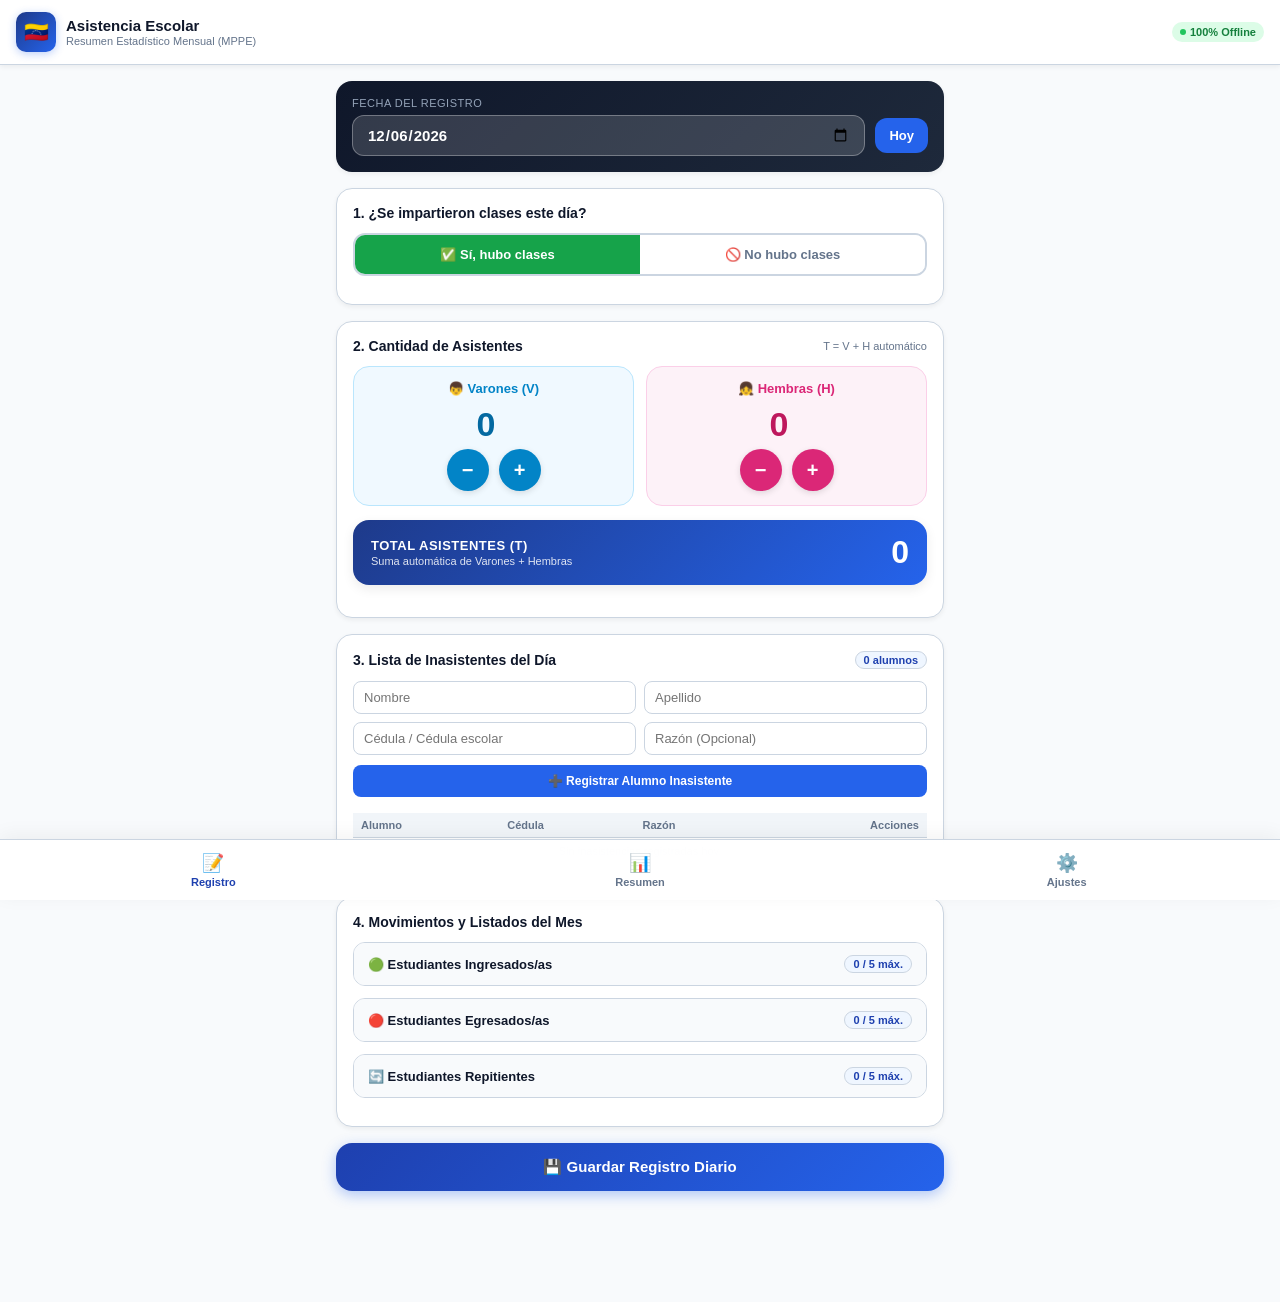
==== commit d179bfeb: "feat: edicion y confirmacion de borrado emergente para inasistentes, ingresados, egresados y repitie" ====
--- a/index.html
+++ b/index.html
@@ -480,19 +480,61 @@
       border-top: 1px solid var(--border);
     }
 
-    .btn-del-item {
-      background: #fee2e2;
-      color: #b91c1c;
-      border: none;
+    .btn-edit-item {
+      background: #eff6ff;
+      color: #1d4ed8;
+      border: 1px solid #bfdbfe;
       padding: 3px 6px;
       border-radius: 4px;
       font-size: 11px;
       cursor: pointer;
+      margin-right: 4px;
+      display: inline-flex;
+      align-items: center;
+      justify-content: center;
+    }
+
+    body.dark-mode .btn-edit-item {
+      background: #1e3a8a;
+      color: #93c5fd;
+      border-color: #3b82f6;
+    }
+
+    .btn-del-item {
+      background: #fee2e2;
+      color: #b91c1c;
+      border: 1px solid #fca5a5;
+      padding: 3px 6px;
+      border-radius: 4px;
+      font-size: 11px;
+      cursor: pointer;
+      display: inline-flex;
+      align-items: center;
+      justify-content: center;
     }
 
     body.dark-mode .btn-del-item {
       background: #7f1d1d;
       color: #fca5a5;
+      border-color: #991b1b;
+    }
+
+    .btn-modal-cancel {
+      flex: 1;
+      padding: 11px;
+      background: #f1f5f9;
+      color: var(--text-main);
+      border: 1px solid var(--border);
+      border-radius: var(--radius-md);
+      font-weight: 600;
+      font-size: 13px;
+      cursor: pointer;
+    }
+
+    body.dark-mode .btn-modal-cancel {
+      background: #334155;
+      color: #f8fafc;
+      border-color: #475569;
     }
 
     /* SAVE BUTTON */
@@ -896,7 +938,7 @@
                   <th>Alumno</th>
                   <th>Cédula</th>
                   <th>Razón</th>
-                  <th></th>
+                  <th style="text-align:right;">Acciones</th>
                 </tr>
               </thead>
               <tbody id="tbodyInasistentes">
@@ -936,12 +978,14 @@
             <button type="button" id="btnAddIngresado" class="btn-add-item" style="width: 100%; margin-bottom: 8px;">
               ➕ Agregar Estudiante Ingresado
             </button>
-            <table class="items-table">
-              <thead>
-                <tr><th>Nombre</th><th>Gen</th><th>Procedencia</th><th>Fecha</th><th></th></tr>
-              </thead>
-              <tbody id="tbodyIngresados"></tbody>
-            </table>
+            <div style="overflow-x: auto; margin-top: 8px;">
+              <table class="items-table">
+                <thead>
+                  <tr><th>Nombre</th><th>Gen</th><th>Procedencia</th><th>Fecha</th><th style="text-align:right;">Acciones</th></tr>
+                </thead>
+                <tbody id="tbodyIngresados"></tbody>
+              </table>
+            </div>
           </div>
         </details>
 
@@ -967,12 +1011,14 @@
             <button type="button" id="btnAddEgresado" class="btn-add-item" style="width: 100%; margin-bottom: 8px;">
               ➕ Agregar Estudiante Egresado
             </button>
-            <table class="items-table">
-              <thead>
-                <tr><th>Nombre</th><th>Gen</th><th>Plantel Aceptación</th><th>Fecha</th><th></th></tr>
-              </thead>
-              <tbody id="tbodyEgresados"></tbody>
-            </table>
+            <div style="overflow-x: auto; margin-top: 8px;">
+              <table class="items-table">
+                <thead>
+                  <tr><th>Nombre</th><th>Gen</th><th>Plantel Aceptación</th><th>Fecha</th><th style="text-align:right;">Acciones</th></tr>
+                </thead>
+                <tbody id="tbodyEgresados"></tbody>
+              </table>
+            </div>
           </div>
         </details>
 
@@ -998,12 +1044,14 @@
             <button type="button" id="btnAddRepitiente" class="btn-add-item" style="width: 100%; margin-bottom: 8px;">
               ➕ Agregar Estudiante Repitiente
             </button>
-            <table class="items-table">
-              <thead>
-                <tr><th>Nombre</th><th>Edad</th><th>Condición</th><th></th></tr>
-              </thead>
-              <tbody id="tbodyRepitientes"></tbody>
-            </table>
+            <div style="overflow-x: auto; margin-top: 8px;">
+              <table class="items-table">
+                <thead>
+                  <tr><th>Nombre</th><th>Edad</th><th>Condición</th><th style="text-align:right;">Acciones</th></tr>
+                </thead>
+                <tbody id="tbodyRepitientes"></tbody>
+              </table>
+            </div>
           </div>
         </details>
       </div>
@@ -1234,20 +1282,39 @@
         </button>
       </div>
 
-      <!-- RESPALDO JSON Y DEMO -->
+      <!-- RESPALDO Y COPIAS DE SEGURIDAD (GOOGLE DRIVE / EMAIL) -->
       <div class="card">
-        <div class="card-title">📦 Copia de Seguridad y Datos Demo</div>
+        <div class="card-title">☁️ Respaldo en Google Drive y Correo</div>
+        
+        <div style="margin-bottom: 12px;">
+          <label class="form-label" style="font-weight: 700; font-size: 12px; display: flex; align-items: center; gap: 5px;">
+            📧 Correo para Respaldo en Google Drive / Gmail:
+          </label>
+          <input type="email" id="inputBackupEmail" class="form-control" placeholder="ejemplo.docente@gmail.com" style="margin-bottom: 6px;">
+          
+          <div style="background: #eff6ff; border-left: 4px solid #3b82f6; padding: 10px 12px; border-radius: 6px; font-size: 11px; color: #1e40af; line-height: 1.45;">
+            💡 <strong>Recomendación de Seguridad:</strong> Le sugerimos registrar un <strong>correo secundario</strong> (exclusivo para respaldos o gestión escolar). De esta forma mantendrá organizadas sus copias de seguridad en Google Drive sin saturar su cuenta personal principal ni exponer datos privados.
+          </div>
+        </div>
+
         <div style="display: flex; flex-direction: column; gap: 8px;">
-          <button type="button" id="btnLoadDemoData" style="background:#16a34a; color:white; border:none; padding:10px; border-radius:var(--radius-md); font-weight:700; font-size:12px; cursor:pointer;">
-            ⚡ Cargar Datos de Demostración del Mes
+          <button type="button" id="btnCloudBackup" style="background: linear-gradient(135deg, #0284c7, #2563eb); color:white; border:none; padding:12px; border-radius:var(--radius-md); font-weight:700; font-size:13px; cursor:pointer; display:flex; align-items:center; justify-content:center; gap:8px; box-shadow: 0 2px 5px rgba(37,99,235,0.25);">
+            <svg style="width:18px;height:18px;fill:currentColor;" viewBox="0 0 24 24"><path d="M19.35 10.04C18.67 6.59 15.64 4 12 4 9.11 4 6.6 5.64 5.35 8.04 2.34 8.36 0 10.91 0 14c0 3.31 2.69 6 6 6h13c2.76 0 5-2.24 5-5 0-2.64-2.05-4.78-4.65-4.96zM14 13v4h-4v-4H7l5-5 5 5h-3z"/></svg>
+            Guardar Respaldo en Google Drive / Correo
           </button>
+
           <button type="button" id="btnExportBackup" style="background:#4f46e5; color:white; border:none; padding:10px; border-radius:var(--radius-md); font-weight:700; font-size:12px; cursor:pointer;">
-            ⬇️ Descargar Copia de Seguridad (.json)
+            ⬇️ Descargar Copia Local (.json)
           </button>
+
           <label style="background:#e0e7ff; color:#3730a3; border:1px dashed #6366f1; padding:10px; border-radius:var(--radius-md); font-weight:700; font-size:12px; cursor:pointer; text-align:center; display:block;">
             ⬆️ Restaurar Copia de Seguridad
             <input type="file" id="inputImportBackup" accept=".json" style="display: none;">
           </label>
+
+          <button type="button" id="btnLoadDemoData" style="background:#f1f5f9; color:#475569; border:1px solid #cbd5e1; padding:8px; border-radius:var(--radius-md); font-weight:600; font-size:11px; cursor:pointer; margin-top:4px;">
+            ⚡ Cargar Datos de Demostración del Mes
+          </button>
         </div>
       </div>
 
@@ -1314,6 +1381,96 @@
   </div>
 
   <!-- TOAST NOTIFICACIÓN -->
+    <!-- MODAL: RESPALDO GOOGLE DRIVE Y CORREO -->
+  <div id="modalCloudBackup" class="modal-overlay">
+    <div class="modal-container">
+      <div class="modal-header">
+        <h3 class="modal-title">☁️ Respaldo en Google Drive y Correo</h3>
+        <button type="button" id="btnCloseCloudModal" class="btn-close-modal">✕</button>
+      </div>
+
+      <div style="font-size:12px; color:var(--text-main); margin-bottom:12px; line-height:1.5;">
+        <div style="background:#f0fdf4; border:1px solid #bbf7d0; border-radius:8px; padding:10px; margin-bottom:10px; color:#166534;">
+          ✅ <strong>¡Copia de seguridad preparada con éxito!</strong>
+          <div id="cloudModalFileName" style="font-size:11px; color:#15803d; margin-top:3px; word-break:break-all;"></div>
+        </div>
+
+        <div style="background:#eff6ff; border:1px solid #bfdbfe; border-radius:8px; padding:10px; margin-bottom:12px;">
+          <div style="font-weight:700; color:#1e40af; margin-bottom:4px;">📧 Correo secundario registrado:</div>
+          <div id="cloudModalEmailDisplay" style="font-size:12px; font-weight:bold; color:#1d4ed8;">No especificado</div>
+          <div style="font-size:11px; color:#3b82f6; margin-top:4px;">
+            💡 <em>Consejo: Usar un correo secundario ayuda a mantener tus respaldos escolares en Google Drive ordenados y separados de tus correos personales.</em>
+          </div>
+        </div>
+
+        <p style="font-size:12px; color:var(--text-muted); margin-bottom:8px;">
+          Elige la acción que deseas realizar con el respaldo:
+        </p>
+      </div>
+
+      <div style="display:flex; flex-direction:column; gap:8px;">
+        <button type="button" id="btnActionShareNative" style="background:#2563eb; color:white; border:none; padding:11px; border-radius:var(--radius-md); font-weight:700; font-size:12px; cursor:pointer; display:flex; align-items:center; justify-content:center; gap:8px;">
+          📱 Compartir con Teléfono (Google Drive / Gmail / WhatsApp)
+        </button>
+
+        <button type="button" id="btnActionOpenDrive" style="background:#059669; color:white; border:none; padding:11px; border-radius:var(--radius-md); font-weight:700; font-size:12px; cursor:pointer; display:flex; align-items:center; justify-content:center; gap:8px;">
+          📂 Abrir Google Drive en el Navegador
+        </button>
+
+        <button type="button" id="btnActionSendEmail" style="background:#4f46e5; color:white; border:none; padding:11px; border-radius:var(--radius-md); font-weight:700; font-size:12px; cursor:pointer; display:flex; align-items:center; justify-content:center; gap:8px;">
+          ✉️ Enviar por Correo Electrónico
+        </button>
+
+        <button type="button" id="btnActionDownloadLocal" style="background:#f1f5f9; color:#334155; border:1px solid #cbd5e1; padding:10px; border-radius:var(--radius-md); font-weight:600; font-size:12px; cursor:pointer;">
+          ⬇️ Descargar Archivo en este Dispositivo
+        </button>
+      </div>
+    </div>
+  </div>
+
+
+    <!-- MODAL: CONFIRMACIÓN DE BORRADO -->
+  <div id="modalConfirmDelete" class="modal-overlay">
+    <div class="modal-container" style="max-width: 360px; text-align: center;">
+      <div style="width: 52px; height: 52px; border-radius: 50%; background: #fee2e2; color: #dc2626; display: flex; align-items: center; justify-content: center; font-size: 26px; margin: 0 auto 12px auto;">
+        ⚠️
+      </div>
+      <h3 class="modal-title" style="margin-bottom: 8px; justify-content: center; font-size: 16px;">¿Está seguro de eliminar?</h3>
+      <p id="confirmDeleteText" style="font-size: 13px; color: var(--text-muted); line-height: 1.45; margin-bottom: 18px;">
+        Esta acción no se puede deshacer.
+      </p>
+      <div style="display: flex; gap: 10px;">
+        <button type="button" id="btnCancelDelete" class="btn-modal-cancel">
+          Cancelar
+        </button>
+        <button type="button" id="btnConfirmDelete" style="flex: 1; padding: 11px; background: #dc2626; color: white; border: none; border-radius: var(--radius-md); font-weight: 700; font-size: 13px; cursor: pointer; box-shadow: 0 2px 6px rgba(220, 38, 38, 0.3);">
+          Sí, Eliminar
+        </button>
+      </div>
+    </div>
+  </div>
+
+  <!-- MODAL: EDITAR REGISTRO -->
+  <div id="modalEditRecord" class="modal-overlay">
+    <div class="modal-container" style="max-width: 440px;">
+      <div class="modal-header">
+        <h3 id="editRecordModalTitle" class="modal-title">✏️ Editar Registro</h3>
+        <button type="button" id="btnCloseEditRecordModal" class="btn-close-modal">✕</button>
+      </div>
+      <div id="editRecordFieldsContainer" style="display: flex; flex-direction: column; gap: 10px; margin-bottom: 16px;">
+        <!-- Los campos se generan dinámicamente según el tipo -->
+      </div>
+      <div style="display: flex; gap: 10px;">
+        <button type="button" id="btnCancelEditRecord" class="btn-modal-cancel">
+          Cancelar
+        </button>
+        <button type="button" id="btnSaveEditRecord" style="flex: 1; padding: 11px; background: #2563eb; color: white; border: none; border-radius: var(--radius-md); font-weight: 700; font-size: 13px; cursor: pointer; box-shadow: 0 2px 6px rgba(37, 99, 235, 0.3);">
+          Guardar Cambios
+        </button>
+      </div>
+    </div>
+  </div>
+
   <div id="toast" class="toast">Guardado correctamente</div>
 
   <!-- JAVASCRIPT EMBEBIDO AUTÓNOMO -->
@@ -1445,6 +1602,10 @@
         return this._addItem(STORE_INGRESADOS, data);
       }
 
+      async updateIngresado(item) {
+        return this._updateItem(STORE_INGRESADOS, item);
+      }
+
       async deleteIngresado(id) {
         return this._deleteItem(STORE_INGRESADOS, id);
       }
@@ -1464,6 +1625,10 @@
         return this._addItem(STORE_EGRESADOS, data);
       }
 
+      async updateEgresado(item) {
+        return this._updateItem(STORE_EGRESADOS, item);
+      }
+
       async deleteEgresado(id) {
         return this._deleteItem(STORE_EGRESADOS, id);
       }
@@ -1481,6 +1646,10 @@
         }
         data.mes = `${year}-${String(month).padStart(2, '0')}`;
         return this._addItem(STORE_REPITIENTES, data);
+      }
+
+      async updateRepitiente(item) {
+        return this._updateItem(STORE_REPITIENTES, item);
       }
 
       async deleteRepitiente(id) {
@@ -1543,6 +1712,32 @@
         }
       }
 
+      async _updateItem(storeName, item) {
+        await this.initPromise;
+        if (this.db) {
+          return new Promise((resolve, reject) => {
+            const tx = this.db.transaction([storeName], 'readwrite');
+            if (item.id && typeof item.id === 'string' && !isNaN(Number(item.id))) {
+              item.id = Number(item.id);
+            }
+            const req = tx.objectStore(storeName).put(item);
+            req.onsuccess = () => resolve(req.result);
+            req.onerror = () => reject(req.error);
+          });
+        } else {
+          const all = this._getLS(storeName);
+          for (const mes in all) {
+            const idx = all[mes].findIndex(x => x.id == item.id);
+            if (idx !== -1) {
+              all[mes][idx] = item;
+              break;
+            }
+          }
+          localStorage.setItem(storeName, JSON.stringify(all));
+          return item.id;
+        }
+      }
+
       /* CONFIGURACIÓN Y EDADES */
       async saveConfig(cfg) {
         localStorage.setItem('asistencia_mppe_config', JSON.stringify(cfg));
@@ -1568,6 +1763,7 @@
           matriculaH: 0,
           extranjerosV: 0,
           extranjerosH: 0,
+          backupEmail: '',
           edades: [
             { edad: 3, v: 0, h: 0 },
             { edad: 4, v: 0, h: 0 },
@@ -2573,6 +2769,18 @@
       const btnSaveConfig = document.getElementById('btnSaveConfig');
       const btnClearConfig = document.getElementById('btnClearConfig');
 
+            const inputBackupEmail = document.getElementById('inputBackupEmail');
+      const btnCloudBackup = document.getElementById('btnCloudBackup');
+      const modalCloudBackup = document.getElementById('modalCloudBackup');
+      const btnCloseCloudModal = document.getElementById('btnCloseCloudModal');
+      const cloudModalFileName = document.getElementById('cloudModalFileName');
+      const cloudModalEmailDisplay = document.getElementById('cloudModalEmailDisplay');
+      const btnActionShareNative = document.getElementById('btnActionShareNative');
+      const btnActionOpenDrive = document.getElementById('btnActionOpenDrive');
+      const btnActionSendEmail = document.getElementById('btnActionSendEmail');
+      const btnActionDownloadLocal = document.getElementById('btnActionDownloadLocal');
+      let currentBackupPayload = null;
+
       const btnLoadDemoData = document.getElementById('btnLoadDemoData');
       const btnExportBackup = document.getElementById('btnExportBackup');
       const inputImportBackup = document.getElementById('inputImportBackup');
@@ -2721,6 +2929,266 @@
         displayTotal.textContent = v + h;
       }
 
+      /* VENTANA EMERGENTE DE CONFIRMACIÓN DE BORRADO */
+      const modalConfirmDelete = document.getElementById('modalConfirmDelete');
+      const confirmDeleteText = document.getElementById('confirmDeleteText');
+      const btnCancelDelete = document.getElementById('btnCancelDelete');
+      const btnConfirmDelete = document.getElementById('btnConfirmDelete');
+      let pendingDeleteCallback = null;
+
+      function openDeleteConfirm(messageHtml, callback) {
+        if (!modalConfirmDelete) {
+          if (confirm('¿Está seguro de eliminar este registro?')) callback();
+          return;
+        }
+        confirmDeleteText.innerHTML = messageHtml;
+        pendingDeleteCallback = callback;
+        modalConfirmDelete.classList.add('active');
+      }
+
+      function closeDeleteConfirm() {
+        if (modalConfirmDelete) modalConfirmDelete.classList.remove('active');
+        pendingDeleteCallback = null;
+      }
+
+      if (btnCancelDelete) btnCancelDelete.addEventListener('click', closeDeleteConfirm);
+      if (modalConfirmDelete) {
+        modalConfirmDelete.addEventListener('click', (e) => {
+          if (e.target === modalConfirmDelete) closeDeleteConfirm();
+        });
+      }
+      if (btnConfirmDelete) {
+        btnConfirmDelete.addEventListener('click', async () => {
+          if (pendingDeleteCallback) {
+            const cb = pendingDeleteCallback;
+            closeDeleteConfirm();
+            await cb();
+          }
+        });
+      }
+
+      /* VENTANA EMERGENTE DE EDICIÓN DE REGISTROS */
+      const modalEditRecord = document.getElementById('modalEditRecord');
+      const editRecordModalTitle = document.getElementById('editRecordModalTitle');
+      const btnCloseEditRecordModal = document.getElementById('btnCloseEditRecordModal');
+      const btnCancelEditRecord = document.getElementById('btnCancelEditRecord');
+      const btnSaveEditRecord = document.getElementById('btnSaveEditRecord');
+      const editRecordFieldsContainer = document.getElementById('editRecordFieldsContainer');
+      let currentEditState = null;
+
+      function closeEditRecordModal() {
+        if (modalEditRecord) modalEditRecord.classList.remove('active');
+        currentEditState = null;
+      }
+
+      if (btnCloseEditRecordModal) btnCloseEditRecordModal.addEventListener('click', closeEditRecordModal);
+      if (btnCancelEditRecord) btnCancelEditRecord.addEventListener('click', closeEditRecordModal);
+      if (modalEditRecord) {
+        modalEditRecord.addEventListener('click', (e) => {
+          if (e.target === modalEditRecord) closeEditRecordModal();
+        });
+      }
+
+      function openEditRecordModal(type, target) {
+        if (!modalEditRecord) return;
+
+        if (type === 'inasistente') {
+          const item = currentInasistentes[target];
+          if (!item) return;
+          currentEditState = { type, idx: target };
+          editRecordModalTitle.textContent = '✏️ Editar Alumno Inasistente';
+          editRecordFieldsContainer.innerHTML = `
+            <div>
+              <label class="form-label" style="font-size:11px; font-weight:700;">Nombre:</label>
+              <input type="text" id="editInasNombre" class="form-control-sm" value="${escapeHtml(item.nombre || '')}">
+            </div>
+            <div>
+              <label class="form-label" style="font-size:11px; font-weight:700;">Apellido:</label>
+              <input type="text" id="editInasApellido" class="form-control-sm" value="${escapeHtml(item.apellido || '')}">
+            </div>
+            <div>
+              <label class="form-label" style="font-size:11px; font-weight:700;">Cédula / Cédula escolar:</label>
+              <input type="text" id="editInasCedula" class="form-control-sm" value="${escapeHtml(item.cedula || '')}">
+            </div>
+            <div>
+              <label class="form-label" style="font-size:11px; font-weight:700;">Razón de inasistencia (Opcional):</label>
+              <input type="text" id="editInasRazon" class="form-control-sm" value="${escapeHtml(item.razon || '')}">
+            </div>
+          `;
+          modalEditRecord.classList.add('active');
+          setTimeout(() => document.getElementById('editInasNombre')?.focus(), 100);
+        }
+        else if (type === 'ingresado') {
+          const item = currentMonthIngresados.find(x => x.id == target);
+          if (!item) return;
+          currentEditState = { type, id: target, item };
+          editRecordModalTitle.textContent = '✏️ Editar Estudiante Ingresado';
+          editRecordFieldsContainer.innerHTML = `
+            <div>
+              <label class="form-label" style="font-size:11px; font-weight:700;">Nombre y Apellido:</label>
+              <input type="text" id="editIngNombre" class="form-control-sm" value="${escapeHtml(item.nombreApellido || '')}">
+            </div>
+            <div>
+              <label class="form-label" style="font-size:11px; font-weight:700;">Género:</label>
+              <select id="editIngGen" class="form-control-sm">
+                <option value="V" ${item.genero === 'V' ? 'selected' : ''}>Varón (V)</option>
+                <option value="H" ${item.genero === 'H' ? 'selected' : ''}>Hembra (H)</option>
+              </select>
+            </div>
+            <div>
+              <label class="form-label" style="font-size:11px; font-weight:700;">Plantel de Procedencia:</label>
+              <input type="text" id="editIngPlantel" class="form-control-sm" value="${escapeHtml(item.plantelProcedencia || '')}">
+            </div>
+            <div>
+              <label class="form-label" style="font-size:11px; font-weight:700;">Fecha de Ingreso:</label>
+              <input type="date" id="editIngFecha" class="form-control-sm" value="${item.fecha || ''}">
+            </div>
+          `;
+          modalEditRecord.classList.add('active');
+          setTimeout(() => document.getElementById('editIngNombre')?.focus(), 100);
+        }
+        else if (type === 'egresado') {
+          const item = currentMonthEgresados.find(x => x.id == target);
+          if (!item) return;
+          currentEditState = { type, id: target, item };
+          editRecordModalTitle.textContent = '✏️ Editar Estudiante Egresado';
+          editRecordFieldsContainer.innerHTML = `
+            <div>
+              <label class="form-label" style="font-size:11px; font-weight:700;">Nombre y Apellido:</label>
+              <input type="text" id="editEgrNombre" class="form-control-sm" value="${escapeHtml(item.nombreApellido || '')}">
+            </div>
+            <div>
+              <label class="form-label" style="font-size:11px; font-weight:700;">Género:</label>
+              <select id="editEgrGen" class="form-control-sm">
+                <option value="V" ${item.genero === 'V' ? 'selected' : ''}>Varón (V)</option>
+                <option value="H" ${item.genero === 'H' ? 'selected' : ''}>Hembra (H)</option>
+              </select>
+            </div>
+            <div>
+              <label class="form-label" style="font-size:11px; font-weight:700;">Plantel Aceptación de Cupo:</label>
+              <input type="text" id="editEgrPlantel" class="form-control-sm" value="${escapeHtml(item.plantelAceptacion || '')}">
+            </div>
+            <div>
+              <label class="form-label" style="font-size:11px; font-weight:700;">Fecha de Egreso:</label>
+              <input type="date" id="editEgrFecha" class="form-control-sm" value="${item.fecha || ''}">
+            </div>
+          `;
+          modalEditRecord.classList.add('active');
+          setTimeout(() => document.getElementById('editEgrNombre')?.focus(), 100);
+        }
+        else if (type === 'repitiente') {
+          const item = currentMonthRepitientes.find(x => x.id == target);
+          if (!item) return;
+          currentEditState = { type, id: target, item };
+          editRecordModalTitle.textContent = '✏️ Editar Estudiante Repitiente';
+          editRecordFieldsContainer.innerHTML = `
+            <div>
+              <label class="form-label" style="font-size:11px; font-weight:700;">Nombre y Apellido:</label>
+              <input type="text" id="editRepNombre" class="form-control-sm" value="${escapeHtml(item.nombreApellido || '')}">
+            </div>
+            <div>
+              <label class="form-label" style="font-size:11px; font-weight:700;">Edad:</label>
+              <input type="number" id="editRepEdad" class="form-control-sm" min="3" max="25" value="${item.edad || ''}">
+            </div>
+            <div>
+              <label class="form-label" style="font-size:11px; font-weight:700;">Condición:</label>
+              <select id="editRepVez" class="form-control-sm">
+                <option value="1" ${String(item.condicion) === '1' ? 'selected' : ''}>1ª vez</option>
+                <option value="2" ${String(item.condicion) === '2' ? 'selected' : ''}>2ª vez</option>
+                <option value="3" ${String(item.condicion) === '3' ? 'selected' : ''}>3ª vez</option>
+              </select>
+            </div>
+          `;
+          modalEditRecord.classList.add('active');
+          setTimeout(() => document.getElementById('editRepNombre')?.focus(), 100);
+        }
+      }
+
+      if (btnSaveEditRecord) {
+        btnSaveEditRecord.addEventListener('click', async () => {
+          if (!currentEditState) return;
+          const { type } = currentEditState;
+
+          if (type === 'inasistente') {
+            const nom = document.getElementById('editInasNombre').value.trim();
+            const ape = document.getElementById('editInasApellido').value.trim();
+            const ced = document.getElementById('editInasCedula').value.trim();
+            const raz = document.getElementById('editInasRazon').value.trim();
+            if (!nom || !ape) {
+              alert('Ingrese al menos Nombre y Apellido del inasistente.');
+              return;
+            }
+            currentInasistentes[currentEditState.idx] = { nombre: nom, apellido: ape, cedula: ced, razon: raz };
+            const dailyRec = await window.attendanceDB.getDailyRecord(inputDate.value);
+            if (dailyRec) {
+              dailyRec.inasistentes = currentInasistentes;
+              await window.attendanceDB.saveDailyRecord(dailyRec);
+            }
+            renderInasistentesTable();
+            closeEditRecordModal();
+            showToast('Inasistente actualizado.');
+          }
+          else if (type === 'ingresado') {
+            const nom = document.getElementById('editIngNombre').value.trim();
+            const gen = document.getElementById('editIngGen').value;
+            const pla = document.getElementById('editIngPlantel').value.trim();
+            const fec = document.getElementById('editIngFecha').value;
+            if (!nom) {
+              alert('Ingrese Nombre y Apellido del ingresado.');
+              return;
+            }
+            const item = currentEditState.item;
+            item.nombreApellido = nom;
+            item.genero = gen;
+            item.plantelProcedencia = pla;
+            item.fecha = fec;
+            await window.attendanceDB.updateIngresado(item);
+            await refreshIngresadosTable();
+            await refreshMonthlySummary();
+            closeEditRecordModal();
+            showToast('Estudiante ingresado actualizado.');
+          }
+          else if (type === 'egresado') {
+            const nom = document.getElementById('editEgrNombre').value.trim();
+            const gen = document.getElementById('editEgrGen').value;
+            const pla = document.getElementById('editEgrPlantel').value.trim();
+            const fec = document.getElementById('editEgrFecha').value;
+            if (!nom) {
+              alert('Ingrese Nombre y Apellido del egresado.');
+              return;
+            }
+            const item = currentEditState.item;
+            item.nombreApellido = nom;
+            item.genero = gen;
+            item.plantelAceptacion = pla;
+            item.fecha = fec;
+            await window.attendanceDB.updateEgresado(item);
+            await refreshEgresadosTable();
+            await refreshMonthlySummary();
+            closeEditRecordModal();
+            showToast('Estudiante egresado actualizado.');
+          }
+          else if (type === 'repitiente') {
+            const nom = document.getElementById('editRepNombre').value.trim();
+            const eda = document.getElementById('editRepEdad').value;
+            const vez = document.getElementById('editRepVez').value;
+            if (!nom) {
+              alert('Ingrese Nombre y Apellido del repitiente.');
+              return;
+            }
+            const item = currentEditState.item;
+            item.nombreApellido = nom;
+            item.edad = eda;
+            item.condicion = vez;
+            await window.attendanceDB.updateRepitiente(item);
+            await refreshRepitientesTable();
+            await refreshMonthlySummary();
+            closeEditRecordModal();
+            showToast('Estudiante repitiente actualizado.');
+          }
+        });
+      }
+
       /* GESTIÓN DE INASISTENTES DEL DÍA */
       function renderInasistentesTable() {
         tbodyInasistentes.innerHTML = '';
@@ -2737,18 +3205,36 @@
             <td><strong>${escapeHtml(item.nombre)} ${escapeHtml(item.apellido)}</strong></td>
             <td>${escapeHtml(item.cedula || '-')}</td>
             <td style="font-size:11px; color:var(--text-muted);">${escapeHtml(item.razon || '-')}</td>
-            <td style="text-align:right;">
-              <button type="button" class="btn-del-item" data-idx="${idx}">🗑️</button>
+            <td style="text-align:right; white-space:nowrap;">
+              <button type="button" class="btn-edit-item" data-idx="${idx}" title="Editar">✏️</button>
+              <button type="button" class="btn-del-item" data-idx="${idx}" title="Eliminar">🗑️</button>
             </td>
           `;
           tbodyInasistentes.appendChild(tr);
         });
 
+        tbodyInasistentes.querySelectorAll('.btn-edit-item').forEach(b => {
+          b.addEventListener('click', () => {
+            const idx = parseInt(b.getAttribute('data-idx'));
+            openEditRecordModal('inasistente', idx);
+          });
+        });
+
         tbodyInasistentes.querySelectorAll('.btn-del-item').forEach(b => {
           b.addEventListener('click', () => {
-            const i = parseInt(b.getAttribute('data-idx'));
-            currentInasistentes.splice(i, 1);
-            renderInasistentesTable();
+            const idx = parseInt(b.getAttribute('data-idx'));
+            const item = currentInasistentes[idx];
+            const name = item ? `${item.nombre} ${item.apellido}` : 'este alumno';
+            openDeleteConfirm(`¿Está seguro de que desea eliminar a <strong>${escapeHtml(name)}</strong> de la lista de inasistentes de hoy?`, async () => {
+              currentInasistentes.splice(idx, 1);
+              const dailyRec = await window.attendanceDB.getDailyRecord(inputDate.value);
+              if (dailyRec) {
+                dailyRec.inasistentes = currentInasistentes;
+                await window.attendanceDB.saveDailyRecord(dailyRec);
+              }
+              renderInasistentesTable();
+              showToast('Alumno eliminado de la lista de inasistentes.');
+            });
           });
         });
       }
@@ -2793,16 +3279,32 @@
             <td style="text-align:center;">${escapeHtml(item.genero)}</td>
             <td>${escapeHtml(item.plantelProcedencia || '-')}</td>
             <td style="text-align:center;">${item.fecha ? item.fecha.split('-').reverse().join('/') : '-'}</td>
-            <td><button type="button" class="btn-del-item" data-id="${item.id}">🗑️</button></td>
+            <td style="text-align:right; white-space:nowrap;">
+              <button type="button" class="btn-edit-item" data-id="${item.id}" title="Editar">✏️</button>
+              <button type="button" class="btn-del-item" data-id="${item.id}" title="Eliminar">🗑️</button>
+            </td>
           `;
           tbodyIngresados.appendChild(tr);
         });
 
+        tbodyIngresados.querySelectorAll('.btn-edit-item').forEach(b => {
+          b.addEventListener('click', () => {
+            const id = b.getAttribute('data-id');
+            openEditRecordModal('ingresado', id);
+          });
+        });
+
         tbodyIngresados.querySelectorAll('.btn-del-item').forEach(b => {
-          b.addEventListener('click', async () => {
-            await window.attendanceDB.deleteIngresado(b.getAttribute('data-id'));
-            await refreshIngresadosTable();
-            showToast('Estudiante ingresado eliminado.');
+          b.addEventListener('click', () => {
+            const id = b.getAttribute('data-id');
+            const item = currentMonthIngresados.find(x => x.id == id);
+            const name = item ? item.nombreApellido : 'este estudiante';
+            openDeleteConfirm(`¿Está seguro de que desea eliminar al estudiante ingresado <strong>${escapeHtml(name)}</strong>?`, async () => {
+              await window.attendanceDB.deleteIngresado(id);
+              await refreshIngresadosTable();
+              await refreshMonthlySummary();
+              showToast('Estudiante ingresado eliminado.');
+            });
           });
         });
       }
@@ -2855,16 +3357,32 @@
             <td style="text-align:center;">${escapeHtml(item.genero)}</td>
             <td>${escapeHtml(item.plantelAceptacion || '-')}</td>
             <td style="text-align:center;">${item.fecha ? item.fecha.split('-').reverse().join('/') : '-'}</td>
-            <td><button type="button" class="btn-del-item" data-id="${item.id}">🗑️</button></td>
+            <td style="text-align:right; white-space:nowrap;">
+              <button type="button" class="btn-edit-item" data-id="${item.id}" title="Editar">✏️</button>
+              <button type="button" class="btn-del-item" data-id="${item.id}" title="Eliminar">🗑️</button>
+            </td>
           `;
           tbodyEgresados.appendChild(tr);
         });
 
+        tbodyEgresados.querySelectorAll('.btn-edit-item').forEach(b => {
+          b.addEventListener('click', () => {
+            const id = b.getAttribute('data-id');
+            openEditRecordModal('egresado', id);
+          });
+        });
+
         tbodyEgresados.querySelectorAll('.btn-del-item').forEach(b => {
-          b.addEventListener('click', async () => {
-            await window.attendanceDB.deleteEgresado(b.getAttribute('data-id'));
-            await refreshEgresadosTable();
-            showToast('Estudiante egresado eliminado.');
+          b.addEventListener('click', () => {
+            const id = b.getAttribute('data-id');
+            const item = currentMonthEgresados.find(x => x.id == id);
+            const name = item ? item.nombreApellido : 'este estudiante';
+            openDeleteConfirm(`¿Está seguro de que desea eliminar al estudiante egresado <strong>${escapeHtml(name)}</strong>?`, async () => {
+              await window.attendanceDB.deleteEgresado(id);
+              await refreshEgresadosTable();
+              await refreshMonthlySummary();
+              showToast('Estudiante egresado eliminado.');
+            });
           });
         });
       }
@@ -2916,16 +3434,32 @@
             <td>${escapeHtml(item.nombreApellido)}</td>
             <td style="text-align:center;">${escapeHtml(item.edad || '-')}</td>
             <td style="text-align:center; font-weight:bold;">${item.condicion}ª vez</td>
-            <td><button type="button" class="btn-del-item" data-id="${item.id}">🗑️</button></td>
+            <td style="text-align:right; white-space:nowrap;">
+              <button type="button" class="btn-edit-item" data-id="${item.id}" title="Editar">✏️</button>
+              <button type="button" class="btn-del-item" data-id="${item.id}" title="Eliminar">🗑️</button>
+            </td>
           `;
           tbodyRepitientes.appendChild(tr);
         });
 
+        tbodyRepitientes.querySelectorAll('.btn-edit-item').forEach(b => {
+          b.addEventListener('click', () => {
+            const id = b.getAttribute('data-id');
+            openEditRecordModal('repitiente', id);
+          });
+        });
+
         tbodyRepitientes.querySelectorAll('.btn-del-item').forEach(b => {
-          b.addEventListener('click', async () => {
-            await window.attendanceDB.deleteRepitiente(b.getAttribute('data-id'));
-            await refreshRepitientesTable();
-            showToast('Estudiante repitiente eliminado.');
+          b.addEventListener('click', () => {
+            const id = b.getAttribute('data-id');
+            const item = currentMonthRepitientes.find(x => x.id == id);
+            const name = item ? item.nombreApellido : 'este estudiante';
+            openDeleteConfirm(`¿Está seguro de que desea eliminar al estudiante repitiente <strong>${escapeHtml(name)}</strong>?`, async () => {
+              await window.attendanceDB.deleteRepitiente(id);
+              await refreshRepitientesTable();
+              await refreshMonthlySummary();
+              showToast('Estudiante repitiente eliminado.');
+            });
           });
         });
       }
@@ -3296,6 +3830,7 @@
         cfgMatriculaH.value = cfg.matriculaH || '';
         cfgExtranjerosV.value = cfg.extranjerosV || '';
         cfgExtranjerosH.value = cfg.extranjerosH || '';
+        if (inputBackupEmail) inputBackupEmail.value = cfg.backupEmail || '';
 
         currentConfigEdades = cfg.edades ? [...cfg.edades] : [];
         renderConfigAges(currentConfigEdades);
@@ -3326,6 +3861,7 @@
           matriculaH: parseInt(cfgMatriculaH.value, 10) || 0,
           extranjerosV: parseInt(cfgExtranjerosV.value, 10) || 0,
           extranjerosH: parseInt(cfgExtranjerosH.value, 10) || 0,
+          backupEmail: inputBackupEmail ? inputBackupEmail.value.trim() : '',
           edades
         };
 
@@ -3409,22 +3945,154 @@
         }
       });
 
-      // RESPALDO JSON
-      btnExportBackup.addEventListener('click', async () => {
+      // FUNCION GENERADORA DE RESPALDO JSON
+      async function prepareBackupData() {
         const y = selectYear.value;
         const m = selectMonth.value;
         const records = await window.attendanceDB.getRecordsByMonthYear(y, m);
         const cfg = await window.attendanceDB.getConfig();
-        const json = JSON.stringify({ version: '2.0', exportedAt: new Date().toISOString(), config: cfg, records }, null, 2);
+        const email = (inputBackupEmail ? inputBackupEmail.value : (cfg.backupEmail || '')).trim();
+        if (email && cfg.backupEmail !== email) {
+          cfg.backupEmail = email;
+          await window.attendanceDB.saveConfig(cfg);
+        }
+        const json = JSON.stringify({
+          version: '2.0',
+          type: 'ASISTENCIA_ESCOLAR_BACKUP_MPPE',
+          exportedAt: new Date().toISOString(),
+          mes: `${y}-${m}`,
+          backupEmail: email,
+          config: cfg,
+          records
+        }, null, 2);
+        const fileName = `Respaldo_Asistencia_MPPE_${y}_${m}.json`;
+        return { json, fileName, email, y, m };
+      }
+
+      function downloadBackupFile(json, fileName) {
         const blob = new Blob([json], { type: 'application/json' });
         const link = document.createElement('a');
         link.href = URL.createObjectURL(blob);
-        link.download = `Respaldo_Asistencia_MPPE_${y}_${m}.json`;
+        link.download = fileName;
         document.body.appendChild(link);
         link.click();
         document.body.removeChild(link);
-        showToast('Respaldo descargado.');
+      }
+
+      // RESPALDO LOCAL DIRECTO (.JSON)
+      btnExportBackup.addEventListener('click', async () => {
+        const b = await prepareBackupData();
+        downloadBackupFile(b.json, b.fileName);
+        showToast('Respaldo descargado correctamente.');
       });
+
+      // RESPALDO EN GOOGLE DRIVE Y CORREO
+      if (btnCloudBackup) {
+        btnCloudBackup.addEventListener('click', async () => {
+          currentBackupPayload = await prepareBackupData();
+          cloudModalFileName.textContent = `Archivo: ${currentBackupPayload.fileName}`;
+          if (currentBackupPayload.email) {
+            cloudModalEmailDisplay.textContent = currentBackupPayload.email;
+          } else {
+            cloudModalEmailDisplay.innerHTML = '<span style="color:#dc2626;">No configurado</span> (Escríbelo en el campo de arriba)';
+          }
+
+          // Si el navegador soporta compartir archivos nativos (Android / iOS):
+          if (navigator.canShare) {
+            try {
+              const blob = new Blob([currentBackupPayload.json], { type: 'application/json' });
+              const file = new File([blob], currentBackupPayload.fileName, { type: 'application/json' });
+              if (navigator.canShare({ files: [file] })) {
+                await navigator.share({
+                  title: `Respaldo Asistencia Escolar (${currentBackupPayload.m}/${currentBackupPayload.y})`,
+                  text: `Copia de seguridad del sistema de Asistencia Escolar. Guardar en Google Drive o enviar al correo ${currentBackupPayload.email || ''}.`,
+                  files: [file]
+                });
+                showToast('Respaldo compartido.');
+                return;
+              }
+            } catch (err) {
+              if (err.name !== 'AbortError') {
+                console.log('Fallo compartir nativo, abriendo modal:', err);
+              } else {
+                return; // Usuario canceló el share
+              }
+            }
+          }
+
+          // Abrir modal con opciones
+          modalCloudBackup.classList.add('active');
+        });
+      }
+
+      if (btnCloseCloudModal) {
+        btnCloseCloudModal.addEventListener('click', () => {
+          modalCloudBackup.classList.remove('active');
+        });
+      }
+
+      if (btnActionShareNative) {
+        btnActionShareNative.addEventListener('click', async () => {
+          if (!currentBackupPayload) currentBackupPayload = await prepareBackupData();
+          try {
+            const blob = new Blob([currentBackupPayload.json], { type: 'application/json' });
+            const file = new File([blob], currentBackupPayload.fileName, { type: 'application/json' });
+            if (navigator.canShare && navigator.canShare({ files: [file] })) {
+              await navigator.share({
+                title: `Respaldo Asistencia Escolar (${currentBackupPayload.m}/${currentBackupPayload.y})`,
+                text: `Copia de seguridad oficial MPPE para Google Drive / Correo ${currentBackupPayload.email || ''}.`,
+                files: [file]
+              });
+              modalCloudBackup.classList.remove('active');
+              showToast('Respaldo compartido.');
+            } else {
+              alert('Tu navegador no admite compartir archivos directamente desde esta ventana. Usa la opción "Abrir Google Drive" o "Descargar Archivo".');
+            }
+          } catch (err) {
+            if (err.name !== 'AbortError') alert('No se pudo compartir: ' + err.message);
+          }
+        });
+      }
+
+      if (btnActionOpenDrive) {
+        btnActionOpenDrive.addEventListener('click', async () => {
+          if (!currentBackupPayload) currentBackupPayload = await prepareBackupData();
+          downloadBackupFile(currentBackupPayload.json, currentBackupPayload.fileName);
+          showToast('Archivo descargado. Abriendo Google Drive...');
+          window.open('https://drive.google.com/drive/u/0/my-drive', '_blank');
+        });
+      }
+
+      if (btnActionSendEmail) {
+        btnActionSendEmail.addEventListener('click', async () => {
+          if (!currentBackupPayload) currentBackupPayload = await prepareBackupData();
+          let target = currentBackupPayload.email;
+          if (!target) {
+            target = prompt('Por favor ingrese su correo secundario para el respaldo:');
+            if (target) {
+              target = target.trim();
+              if (inputBackupEmail) inputBackupEmail.value = target;
+              const cfg = await window.attendanceDB.getConfig();
+              cfg.backupEmail = target;
+              await window.attendanceDB.saveConfig(cfg);
+            }
+          }
+          downloadBackupFile(currentBackupPayload.json, currentBackupPayload.fileName);
+          const mailSubject = encodeURIComponent(`Respaldo Asistencia Escolar - ${currentBackupPayload.m}/${currentBackupPayload.y}`);
+          const mailBody = encodeURIComponent(`Hola,\n\nSe ha generado el respaldo mensual del sistema de Asistencia Escolar (${currentBackupPayload.fileName}).\n\nPor favor adjunte el archivo JSON recién descargado en este correo para mantenerlo resguardado en su bandeja de entrada o en Google Drive.\n\nFecha de exportación: ${new Date().toLocaleString()}`);
+          const mailto = `mailto:${target || ''}?subject=${mailSubject}&body=${mailBody}`;
+          window.location.href = mailto;
+          showToast('Abriendo gestor de correo...');
+        });
+      }
+
+      if (btnActionDownloadLocal) {
+        btnActionDownloadLocal.addEventListener('click', async () => {
+          if (!currentBackupPayload) currentBackupPayload = await prepareBackupData();
+          downloadBackupFile(currentBackupPayload.json, currentBackupPayload.fileName);
+          showToast('Respaldo descargado en el dispositivo.');
+        });
+      }
 
       inputImportBackup.addEventListener('change', (e) => {
         const file = e.target.files[0];
